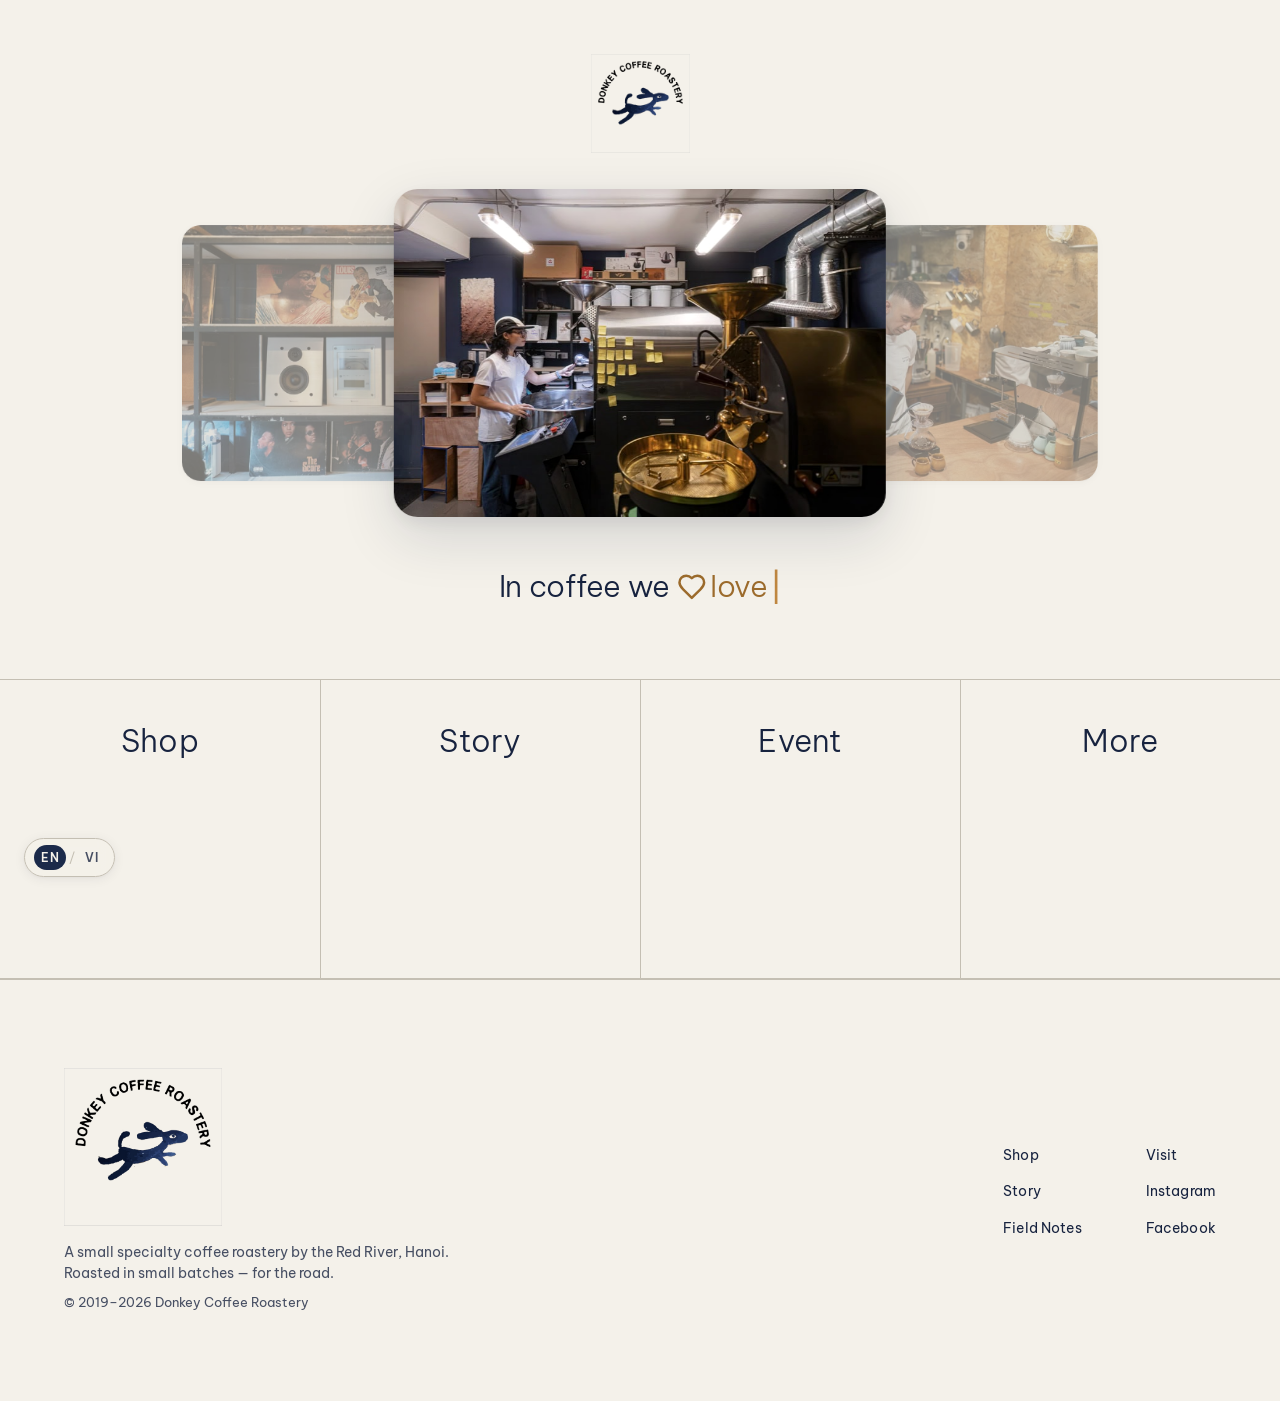
==== index.html @ 551452ec "Initial commit: Donkey Coffee Roastery prototype Static bilingual (EN/VI) prototype with homepage, c" ====
<!DOCTYPE html>
<html lang="vi">
<head>
  <meta charset="UTF-8" />
  <meta name="viewport" content="width=device-width, initial-scale=1.0" />
  <title data-i18n="title.home">Donkey Coffee Roastery — Specialty coffee for those on the move</title>
  <meta name="description" data-i18n-content="desc.home" content="Donkey Coffee Roastery — a small specialty coffee roastery by the Red River, Hanoi. Small-batch, honest, for nature lovers." />
  <link rel="preconnect" href="https://fonts.googleapis.com" />
  <link rel="preconnect" href="https://fonts.gstatic.com" crossorigin />
  <link href="https://fonts.googleapis.com/css2?family=Be+Vietnam+Pro:wght@300;400;500;600;700;800&display=swap" rel="stylesheet" />
  <link rel="icon" type="image/png" href="assets/logo-donkey.png" />
  <link rel="stylesheet" href="css/styles.css" />
</head>
<body class="is-splash">

  <!-- ===== Intro (stamp slam — quick, once per session) ===== -->
  <div class="intro" id="intro" aria-hidden="true">
    <div class="intro__inner">
      <div class="intro__mark-wrap">
        <span class="intro__ring r1"></span>
        <span class="intro__ring r2"></span>
        <span class="intro__ring r3"></span>
        <img class="intro__mark" src="assets/logo-donkey.png" alt="" />
      </div>
      <p class="intro__word">Donkey Coffee Roastery</p>
      <div class="intro__bar"><span></span></div>
    </div>
  </div>

  <main class="home">
    <!-- ===== Hero: image carousel (coverflow) + slogan ===== -->
    <section class="home-hero">
      <img class="home-hero__logo hero-fade" style="--d:0.05s" src="assets/logo-full.png" alt="Donkey Coffee Roastery" />
      <div class="carousel hero-fade" id="home-carousel" style="--d:0.16s" data-i18n-aria="home.carouselAria" aria-label="Donkey space photos">
        <div class="carousel__stage">
          <figure class="carousel__slide"><img src="assets/cafe-roasting.png" alt="Rang cà phê mẻ nhỏ trên máy rang tại Donkey" /></figure>
          <figure class="carousel__slide"><img src="assets/cafe-pourover.png" alt="Barista pha pour-over tại Donkey Coffee Roastery" /></figure>
          <figure class="carousel__slide"><img src="assets/cafe-interior.png" alt="Không gian trong quán Donkey với quầy bar gỗ và máy rang" /></figure>
          <figure class="carousel__slide"><img src="assets/cafe-outdoor.png" alt="Bàn ghế ngoài trời dưới tán cây lớn ven sông Hồng" /></figure>
          <figure class="carousel__slide"><img src="assets/cafe-vinyl.png" alt="Kệ đĩa than và loa trong không gian Donkey" /></figure>
        </div>
      </div>
      <p class="home-hero__slogan hero-fade" style="--d:0.28s" id="slogan-tw">
        In coffee we <span class="tw-icon" aria-hidden="true"></span><span class="tw-text">love</span><span class="tw-cursor" aria-hidden="true">|</span>
      </p>
    </section>

    <!-- ===== 4-cell navigation strip ===== -->
    <nav class="home-nav" data-i18n-aria="home.navAria" aria-label="Main navigation">
      <div class="home-nav__cell">
        <a class="home-nav__title" href="collection.html" data-i18n="home.shop">Shop</a>
        <ul class="home-nav__subs">
          <li><a href="collection.html" data-i18n="home.sub.beans">Donkey Beans</a></li>
          <li><a href="collection.html" data-i18n="home.sub.selection">Donkey Selection</a></li>
          <li><a href="#" data-i18n="home.sub.kombucha">Kombucha</a></li>
          <li><a href="#" data-i18n="home.sub.merch">Merch</a></li>
        </ul>
      </div>
      <div class="home-nav__cell">
        <a class="home-nav__title" href="about.html" data-i18n="home.story">Story</a>
        <ul class="home-nav__subs">
          <li><a href="about.html" data-i18n="home.sub.aboutDonkey">About Donkey</a></li>
          <li><a href="about.html" data-i18n="home.sub.journey">Our Journey</a></li>
          <li><a href="field-notes.html" data-i18n="home.sub.notes">Field Notes</a></li>
        </ul>
      </div>
      <div class="home-nav__cell">
        <a class="home-nav__title" href="#" data-i18n="home.event">Event</a>
        <ul class="home-nav__subs">
          <li><a href="#" data-i18n="home.sub.cupping">Cupping &amp; Workshop</a></li>
          <li><a href="#" data-i18n="home.sub.camping">River Camping</a></li>
          <li><a href="#" data-i18n="home.sub.popup">Pop-up Market</a></li>
        </ul>
      </div>
      <div class="home-nav__cell">
        <a class="home-nav__title" href="#" data-i18n="home.more">More</a>
        <ul class="home-nav__subs">
          <li><a href="about.html#visit" data-i18n="home.sub.visit">Visit Us</a></li>
          <li><a href="#" data-i18n="home.sub.wholesale">Wholesale</a></li>
          <li><a href="#" data-i18n="home.sub.contact">Contact</a></li>
          <li><a href="https://www.instagram.com/donkey.coffee.roastery/" target="_blank" rel="noopener">Instagram</a></li>
        </ul>
      </div>
    </nav>
  </main>

  <!-- ===== Basic footer ===== -->
  <footer class="home-footer">
    <div class="home-footer__inner">
      <div class="home-footer__brand">
        <img class="home-footer__logo" src="assets/logo-full.png" alt="Donkey Coffee Roastery" />
        <p class="home-footer__desc" data-i18n="homeFooter.desc">A small specialty coffee roastery by the Red River, Hanoi. Roasted in small batches — for the road.</p>
        <p class="home-footer__copy">© 2019–2026 Donkey Coffee Roastery</p>
      </div>
      <nav class="home-footer__links" data-i18n-aria="home.footerAria" aria-label="Footer links">
        <ul>
          <li><a href="collection.html" data-i18n="homeFooter.shop">Shop</a></li>
          <li><a href="about.html" data-i18n="homeFooter.story">Story</a></li>
          <li><a href="field-notes.html" data-i18n="homeFooter.notes">Field Notes</a></li>
        </ul>
        <ul>
          <li><a href="about.html#visit" data-i18n="homeFooter.visit">Visit</a></li>
          <li><a href="https://www.instagram.com/donkey.coffee.roastery/" target="_blank" rel="noopener">Instagram</a></li>
          <li><a href="https://web.facebook.com/profile.php?id=61556406970426" target="_blank" rel="noopener">Facebook</a></li>
        </ul>
      </nav>
    </div>
  </footer>

  <script src="js/i18n.js"></script>
  <script src="js/products.js"></script>
  <script src="js/notes.js"></script>
  <script src="js/cart.js"></script>
  <script src="js/main.js"></script>
</body>
</html>
---- css/styles.css ----
/* =========================================================
   DONKEY ROASTERY — Prototype Design System
   Aesthetic: minimal + light (terraformcoffee) x
   documentary/lifestyle emotion (@yamatomichi)
   ========================================================= */

/* ---------- Design tokens ---------- */
:root {
  /* Surfaces — warm paper / cement light */
  --paper: #f4f1ea;          /* page background (warm cream)        */
  --paper-2: #efebe1;        /* subtle alt section                 */
  --surface: #ffffff;        /* cards / product bg                 */
  --cement: #d9d5cb;         /* light cement gray                  */
  --cement-2: #c4bfb3;       /* borders / dividers                 */

  /* Ink — brand navy (from hand-painted logo) */
  --ink: #17233f;            /* deep navy, near-black              */
  --ink-2: #474f63;          /* secondary text                     */
  --ink-3: #8b8fa0;          /* muted / captions                   */
  --navy: #1b2a4a;           /* brand navy                         */

  /* Brand accent — warm amber (tungsten lights / wood / OSB) */
  --clay: #bf8740;           /* primary accent (warm amber)        */
  --clay-dark: #9c6b2c;
  --olive: #5e5d3f;          /* secondary earthy                   */

  /* Type */
  --font-display: "Be Vietnam Pro", system-ui, -apple-system, "Segoe UI", sans-serif;
  --font-sans: "Be Vietnam Pro", system-ui, -apple-system, "Segoe UI", sans-serif;

  /* Spacing scale */
  --sp-1: 0.5rem;
  --sp-2: 1rem;
  --sp-3: 1.5rem;
  --sp-4: 2rem;
  --sp-5: 3rem;
  --sp-6: 4.5rem;
  --sp-7: 7rem;

  --container: 1280px;
  --container-narrow: 880px;
  --radius:    4px;    /* base — small controls                */
  --radius-md: 16px;   /* cards, media blocks                  */
  --radius-lg: 24px;   /* large containers, lookbook items     */
  --radius-pill: 999px;
  --shadow-card: 0 2px 12px rgba(23,35,63,0.07), 0 1px 3px rgba(23,35,63,0.04);
  --shadow-hover: 0 20px 56px rgba(23,35,63,0.14), 0 6px 18px rgba(23,35,63,0.07);
  --header-h: 72px;

  /* Subtle unifying grade for imagery (real photos already warm). */
  --photo-filter: saturate(0.96) contrast(1.03);
}

/* ---------- Reset ---------- */
*,
*::before,
*::after { box-sizing: border-box; }

html { -webkit-text-size-adjust: 100%; scroll-behavior: smooth; }

body {
  margin: 0;
  font-family: var(--font-sans);
  font-size: 16px;
  line-height: 1.65;
  color: var(--ink);
  background: var(--paper);
  -webkit-font-smoothing: antialiased;
  text-rendering: optimizeLegibility;
}

img { display: block; max-width: 100%; height: auto; }
a { color: inherit; text-decoration: none; }
button { font: inherit; cursor: pointer; }

/* ---------- Typography ---------- */
h1, h2, h3, h4 {
  font-family: var(--font-display);
  font-weight: 400;
  line-height: 1.06;
  letter-spacing: -0.01em;
  margin: 0;
  color: var(--ink);
}

.display {
  font-family: var(--font-display);
  font-weight: 300;
  font-size: clamp(2.6rem, 7vw, 6rem);
  line-height: 0.98;
  letter-spacing: -0.02em;
}

.eyebrow {
  font-family: var(--font-sans);
  font-size: 0.72rem;
  font-weight: 600;
  letter-spacing: 0.22em;
  text-transform: uppercase;
  color: var(--clay);
}

.lead {
  font-size: clamp(1.05rem, 1.6vw, 1.25rem);
  color: var(--ink-2);
  max-width: 60ch;
}

.muted { color: var(--ink-3); }

/* ---------- Layout helpers ---------- */
.container {
  width: 100%;
  max-width: var(--container);
  margin-inline: auto;
  padding-inline: clamp(1.25rem, 4vw, 3rem);
}
.container--narrow { max-width: var(--container-narrow); }

.section { padding-block: var(--sp-7); }
.section--tight { padding-block: var(--sp-6); }

.stack > * + * { margin-top: var(--sp-3); }

.section-head {
  display: flex;
  align-items: flex-end;
  justify-content: space-between;
  gap: var(--sp-3);
  flex-wrap: wrap;
  margin-bottom: var(--sp-5);
}
.section-head h2 { font-size: clamp(1.9rem, 4vw, 3rem); }

/* ---------- Buttons ---------- */
.btn {
  display: inline-flex;
  align-items: center;
  gap: 0.6rem;
  padding: 0.9rem 1.6rem;
  font-family: var(--font-sans);
  font-size: 0.8rem;
  font-weight: 600;
  letter-spacing: 0.14em;
  text-transform: uppercase;
  border: 1px solid var(--ink);
  background: var(--ink);
  color: var(--paper);
  border-radius: var(--radius-pill);
  transition: background 0.25s ease, color 0.25s ease, transform 0.25s ease;
}
.btn:hover { background: var(--clay); border-color: var(--clay); color: #fff; }
.btn:active { transform: translateY(1px); }

.btn--ghost {
  background: transparent;
  color: var(--ink);
}
.btn--ghost:hover { background: var(--ink); color: var(--paper); }

.btn--block { width: 100%; justify-content: center; }
.btn--sm { padding: 0.55rem 1.1rem; font-size: 0.82rem; }

.link-arrow {
  font-size: 0.78rem;
  font-weight: 600;
  letter-spacing: 0.14em;
  text-transform: uppercase;
  border-bottom: 1px solid var(--ink);
  padding-bottom: 2px;
  transition: color 0.2s, border-color 0.2s;
}
.link-arrow:hover { color: var(--clay); border-color: var(--clay); }

/* ---------- Header ---------- */
.site-header {
  position: sticky;
  top: 0;
  z-index: 50;
  height: var(--header-h);
  display: flex;
  align-items: center;
  background: color-mix(in srgb, var(--paper) 82%, transparent);
  backdrop-filter: blur(10px);
  border-bottom: 1px solid transparent;
  transition: border-color 0.3s, background 0.3s;
}
.site-header.is-scrolled { border-color: var(--cement-2); }

.site-header .container {
  display: flex;
  align-items: center;
  justify-content: space-between;
}

.brand {
  display: inline-flex;
  align-items: center;
  gap: 0.6rem;
}
/* Real logo art has a white background — multiply drops it onto the cream page */
.brand__logo {
  height: 38px;
  width: auto;
}
.brand__logo--mark { height: 96px; }
.brand__name {
  font-family: var(--font-display);
  font-size: 1.15rem;
  letter-spacing: 0.005em;
  line-height: 1;
  color: var(--ink);
  white-space: nowrap;
}
@media (max-width: 420px) {
  .brand__name { font-size: 1rem; }
  .brand__logo { height: 32px; }
}

.nav {
  display: flex;
  align-items: center;
  gap: var(--sp-4);
}
.nav a {
  font-size: 0.78rem;
  font-weight: 500;
  letter-spacing: 0.1em;
  text-transform: uppercase;
  color: var(--ink-2);
  transition: color 0.2s;
}
.nav a:hover, .nav a.active { color: var(--ink); }

.header-actions { display: flex; align-items: center; gap: var(--sp-2); }
.icon-btn {
  background: none; border: none; padding: 0.35rem;
  color: var(--ink); position: relative; line-height: 0;
}
.cart-count {
  position: absolute; top: -4px; right: -6px;
  background: var(--clay); color: #fff;
  font-family: var(--font-sans);
  font-size: 0.6rem; font-weight: 700;
  min-width: 16px; height: 16px; padding: 0 4px;
  border-radius: 999px; display: grid; place-items: center;
}

.nav-toggle { display: none; background: none; border: none; padding: 0.35rem; color: var(--ink); }

/* ---------- Hero (lookbook) ---------- */
.hero {
  position: relative;
  min-height: calc(100svh - var(--header-h));
  display: flex;
  align-items: flex-end;
  overflow: hidden;
}
.hero__media { position: absolute; inset: 0; }
.hero__media img {
  width: 100%; height: 100%; object-fit: cover;
  filter: var(--photo-filter);
}
.hero__media::after {
  content: ""; position: absolute; inset: 0;
  background:
    linear-gradient(180deg, rgba(13,16,28,0.28) 0%, rgba(13,16,28,0.30) 40%, rgba(13,16,28,0.78) 100%),
    radial-gradient(120% 80% at 20% 100%, rgba(13,16,28,0.55) 0%, rgba(13,16,28,0) 60%);
}
.hero__inner {
  position: relative; z-index: 2; color: #fff; padding-bottom: var(--sp-6);
  text-shadow: 0 1px 24px rgba(10,12,22,0.45);
}
.hero__inner .eyebrow { color: #f0d8c8; }
.hero__inner .display { color: #fff; max-width: 14ch; }
.hero__inner .lead { color: rgba(255,255,255,0.85); margin-top: var(--sp-3); }
.hero__cta { margin-top: var(--sp-4); display: flex; gap: var(--sp-2); flex-wrap: wrap; }
.hero .btn--ghost { color: #fff; border-color: rgba(255,255,255,0.6); }
.hero .btn--ghost:hover { background: #fff; color: var(--ink); }

.hero__scroll {
  position: absolute; bottom: var(--sp-3); left: 50%; transform: translateX(-50%);
  z-index: 2; color: rgba(255,255,255,0.8);
  font-size: 0.68rem; letter-spacing: 0.2em; text-transform: uppercase;
  display: flex; flex-direction: column; align-items: center; gap: 0.5rem;
}
.hero__scroll span { width: 1px; height: 38px; background: rgba(255,255,255,0.5); animation: scrollPulse 2s ease-in-out infinite; }
@keyframes scrollPulse { 0%,100%{ opacity:0.3; transform: scaleY(0.6);} 50%{opacity:1; transform: scaleY(1);} }

/* ---------- Homepage: centered image + 4-cell nav ---------- */
.home { background: var(--paper); }

.home-hero {
  display: flex; flex-direction: column; align-items: center;
  text-align: center;
  padding: clamp(2.5rem, 7vw, 5rem) var(--sp-3) clamp(2rem, 5vw, 3.5rem);
}
.home-hero__logo {
  width: clamp(130px, 22vw, 190px); height: auto;
  margin-bottom: clamp(1.5rem, 4vw, 2.6rem);
}
.home-hero__frame {
  width: min(560px, 88vw);
  border-radius: var(--radius-lg);
  overflow: hidden;
  box-shadow: var(--shadow-card);
}
.home-hero__img {
  width: 100%; aspect-ratio: 3 / 2; object-fit: cover;
  filter: var(--photo-filter);
}
.home-hero__slogan {
  font-family: var(--font-display); font-weight: 300;
  font-size: clamp(1.2rem, 2.6vw, 1.85rem);
  line-height: 1.34; letter-spacing: -0.01em;
  color: var(--ink);
  margin: clamp(1.5rem, 4vw, 2.4rem) auto 0;
  max-width: 32ch;
}
.tw-text { color: var(--clay-dark); }
.tw-icon {
  display: inline-flex; align-items: center;
  vertical-align: -0.16em; margin-right: 0.12em;
  color: var(--clay-dark);
}
.tw-icon svg { width: 1em; height: 1em; }
.tw-icon.is-pop { animation: twIconPop 0.45s cubic-bezier(0.23, 1, 0.32, 1); }
@keyframes twIconPop {
  0% { transform: scale(0.4) rotate(-12deg); opacity: 0; }
  60% { transform: scale(1.15) rotate(4deg); opacity: 1; }
  100% { transform: scale(1) rotate(0); opacity: 1; }
}
@media (prefers-reduced-motion: reduce) {
  .tw-icon.is-pop { animation: none; }
}
.tw-cursor {
  display: inline-block; margin-left: 2px;
  color: var(--clay); font-weight: 400;
  animation: twBlink 0.9s steps(1) infinite;
}
@keyframes twBlink {
  0%, 50% { opacity: 1; }
  50.01%, 100% { opacity: 0; }
}
@media (prefers-reduced-motion: reduce) {
  .tw-cursor { animation: none; }
}

/* Coverflow carousel */
.carousel { width: min(940px, 94vw); margin-inline: auto; }
.carousel__stage {
  position: relative;
  height: clamp(220px, 42vw, 400px);
}
.carousel__slide {
  position: absolute; top: 0; left: 50%; margin: 0;
  width: min(560px, 62%); aspect-ratio: 3 / 2;
  border-radius: var(--radius-lg); overflow: hidden;
  box-shadow: var(--shadow-card);
  transform: translateX(-50%) scale(0.74);
  opacity: 0; z-index: 0; pointer-events: none;
  transition: transform 0.7s cubic-bezier(0.16, 1, 0.3, 1), opacity 0.7s ease;
  will-change: transform, opacity;
}
.carousel__slide img {
  width: 100%; height: 100%; object-fit: cover;
  filter: var(--photo-filter);
}
.carousel__slide.is-prev,
.carousel__slide.is-next {
  z-index: 2; opacity: 0.5;
  cursor: pointer; pointer-events: auto;
}
.carousel__slide.is-prev img,
.carousel__slide.is-next img { filter: var(--photo-filter) brightness(0.82); }
.carousel__slide.is-prev { transform: translateX(-112%) scale(0.78); }
.carousel__slide.is-next { transform: translateX(12%) scale(0.78); }
.carousel__slide.is-center {
  z-index: 3; opacity: 1; pointer-events: auto;
  transform: translateX(-50%) scale(1);
  box-shadow: var(--shadow-hover);
}

@media (max-width: 560px) {
  .carousel__slide { width: 78%; }
  .carousel__slide.is-prev { transform: translateX(-128%) scale(0.7); }
  .carousel__slide.is-next { transform: translateX(28%) scale(0.7); }
}

/* 4-cell navigation strip */
.home-nav {
  display: grid;
  grid-template-columns: repeat(4, 1fr);
  border-top: 1px solid var(--cement-2);
  border-bottom: 1px solid var(--cement-2);
}
.home-nav__cell {
  position: relative;
  min-height: min(46vh, 420px);
  display: flex; flex-direction: column; align-items: center;
  padding: clamp(2rem, 4vw, 3.2rem) var(--sp-2);
  text-align: center;
  transition: background 0.4s ease;
}
.home-nav__cell + .home-nav__cell { border-left: 1px solid var(--cement-2); }
/* top accent bar — grows on active */
.home-nav__cell::before {
  content: ""; position: absolute; top: 0; left: 0; right: 0; height: 3px;
  background: var(--navy);
  transform: scaleX(0); transform-origin: center;
  transition: transform 0.45s cubic-bezier(0.16, 1, 0.3, 1);
}
.home-nav__cell:hover,
.home-nav__cell:focus-within,
.home-nav__cell.is-open { background: var(--paper-2); }
.home-nav__cell:hover::before,
.home-nav__cell:focus-within::before,
.home-nav__cell.is-open::before { transform: scaleX(1); }

.home-nav__title {
  font-family: var(--font-display); font-weight: 300;
  font-size: clamp(1.5rem, 3vw, 2.4rem);
  letter-spacing: 0.01em; color: var(--ink);
  padding-bottom: 0.2em;
}
.home-nav__cell:hover .home-nav__title,
.home-nav__cell:focus-within .home-nav__title,
.home-nav__cell.is-open .home-nav__title { color: var(--navy); }

.home-nav__subs {
  list-style: none; margin: clamp(1rem, 2.5vw, 1.6rem) 0 0; padding: 0;
  display: flex; flex-direction: column; gap: 0.6rem;
  opacity: 0; transform: translateY(12px);
  pointer-events: none;
  transition: opacity 0.4s ease, transform 0.45s cubic-bezier(0.16, 1, 0.3, 1);
}
.home-nav__cell:hover .home-nav__subs,
.home-nav__cell:focus-within .home-nav__subs,
.home-nav__cell.is-open .home-nav__subs {
  opacity: 1; transform: none; pointer-events: auto;
}
.home-nav__subs a {
  font-family: var(--font-sans);
  font-size: 0.92rem; letter-spacing: 0.03em;
  color: var(--ink-2);
  transition: color 0.25s ease;
}
.home-nav__subs a:hover { color: var(--navy); }

@media (max-width: 720px) {
  .home-nav { grid-template-columns: 1fr; }
  .home-nav__cell {
    min-height: 0;
    padding: clamp(1.3rem, 5vw, 1.8rem) var(--sp-2);
  }
  .home-nav__cell + .home-nav__cell { border-left: 0; border-top: 1px solid var(--cement-2); }
  /* smooth height reveal on touch */
  .home-nav__subs {
    display: grid; grid-template-rows: 0fr;
    gap: 0; margin-top: 0;
    transition: grid-template-rows 0.4s ease, opacity 0.4s ease, margin-top 0.4s ease;
  }
  .home-nav__subs > li { overflow: hidden; }
  .home-nav__cell.is-open .home-nav__subs,
  .home-nav__cell:focus-within .home-nav__subs {
    grid-template-rows: 1fr; margin-top: 1rem; row-gap: 0.7rem;
  }
  .home-nav__cell.is-open .home-nav__subs > li,
  .home-nav__cell:focus-within .home-nav__subs > li { padding-block: 0.15rem; }
}

/* Desktop: fit one viewport when tall enough, scroll gracefully when short */
@media (min-width: 721px) {
  .home {
    min-height: 100svh;
    display: flex;
    flex-direction: column;
  }
  .home-hero {
    flex: 1 1 auto;
    justify-content: center;
    gap: clamp(2rem, 4vh, 3rem);
    padding: clamp(2.5rem, 6vh, 4.5rem) var(--sp-3) clamp(3.5rem, 8vh, 7rem);
  }
  .home-hero__logo {
    width: clamp(92px, 11vh, 150px);
    margin-bottom: 0;
    flex: 0 0 auto;
  }
  .carousel {
    display: flex;
    align-items: center;
    justify-content: center;
  }
  .carousel__stage {
    width: 100%;
    height: clamp(190px, 38vh, 400px);
  }
  .carousel__slide {
    height: 96%;
    width: auto;
    max-width: 60%;
  }
  .carousel__slide.is-prev { transform: translateX(-104%) scale(0.78); }
  .carousel__slide.is-next { transform: translateX(4%) scale(0.78); }
  .home-hero__slogan { margin-top: 0; }
  .home-nav__cell {
    min-height: 0;
    justify-content: flex-start;
    padding: clamp(1.8rem, 4vh, 3.4rem) clamp(1rem, 2vw, 2rem);
  }
  .home-nav__title { font-size: clamp(1.3rem, 2.4vw, 2rem); }
  .home-nav__subs { margin-top: clamp(1.2rem, 2.6vh, 2rem); gap: 0.85rem; }
}

/* Homepage basic footer */
.home-footer {
  border-top: 1px solid var(--cement-2);
  background: var(--paper);
  padding: clamp(3rem, 7vw, 5.5rem) clamp(1.5rem, 5vw, 4rem);
}
.home-footer__inner {
  max-width: 1180px; margin-inline: auto;
  display: flex; flex-wrap: wrap; align-items: center;
  justify-content: space-between; gap: clamp(1.6rem, 5vw, 4rem);
}
.home-footer__brand { max-width: 40ch; }
.home-footer__logo { width: clamp(118px, 16vw, 158px); height: auto; display: block; }
.home-footer__desc {
  font-family: var(--font-sans);
  font-size: 0.86rem; line-height: 1.55; color: var(--ink-2);
  margin: 0.95rem 0 0.5rem;
}
.home-footer__copy {
  font-family: var(--font-sans);
  font-size: 0.8rem; color: var(--ink-2); margin: 0;
}
.home-footer__links { display: flex; gap: clamp(2rem, 5vw, 4rem); }
.home-footer__links ul {
  list-style: none; margin: 0; padding: 0;
  display: flex; flex-direction: column; gap: 0.6rem;
}
.home-footer__links a {
  font-family: var(--font-sans);
  font-size: 0.9rem; letter-spacing: 0.01em; color: var(--ink);
  transition: color 0.25s ease;
}
.home-footer__links a:hover { color: var(--navy); }

@media (max-width: 600px) {
  .home-footer__inner { flex-direction: column; align-items: flex-start; gap: 2rem; }
  .home-footer__links { gap: 2.5rem; }
}

/* Language switcher (EN / VI) */
.lang-switch {
  position: fixed;
  left: clamp(0.9rem, 2vw, 1.5rem);
  bottom: clamp(0.9rem, 2vw, 1.5rem);
  z-index: 2000;
  display: inline-flex; align-items: center; gap: 0.2rem;
  padding: 0.34rem 0.55rem;
  background: rgba(244, 241, 234, 0.82);
  -webkit-backdrop-filter: blur(8px); backdrop-filter: blur(8px);
  border: 1px solid var(--cement-2);
  border-radius: 999px;
  box-shadow: var(--shadow-card);
}
.lang-switch button {
  font-family: var(--font-sans);
  font-size: 0.74rem; font-weight: 600; letter-spacing: 0.06em;
  color: var(--ink-2);
  background: none; border: 0; cursor: pointer;
  padding: 0.18rem 0.42rem; border-radius: 999px;
  transition: color 0.2s ease, background 0.2s ease;
}
.lang-switch button:hover { color: var(--navy); }
.lang-switch button.is-active { color: var(--paper); background: var(--navy); }
.lang-switch__sep { color: var(--cement-2); font-size: 0.74rem; }

/* ---------- Marquee strip ---------- */
.marquee {
  background: var(--ink);
  color: var(--paper);
  overflow: hidden;
  padding-block: 0.85rem;
  white-space: nowrap;
}
.marquee__track { display: inline-flex; gap: 3rem; animation: marquee 28s linear infinite; }
.marquee__track span {
  font-family: var(--font-sans);
  font-size: 0.8rem; letter-spacing: 0.18em; text-transform: uppercase;
  display: inline-flex; align-items: center; gap: 3rem;
}
.marquee__track span::after { content: "\2726"; color: var(--clay); }
@keyframes marquee { from { transform: translateX(0);} to { transform: translateX(-50%);} }

/* ---------- Editorial story blocks ---------- */
.editorial {
  display: grid;
  grid-template-columns: 1fr 1fr;
  align-items: center;
  gap: clamp(2rem, 5vw, 5rem);
}
.editorial--reverse .editorial__media { order: 2; }
.editorial__media {
  position: relative;
  aspect-ratio: 4 / 5;
  overflow: hidden;
  border-radius: var(--radius-lg);
  box-shadow: var(--shadow-card);
}
.editorial__media img {
  width: 100%; height: 100%; object-fit: cover;
  filter: var(--photo-filter);
  transition: transform 1.2s cubic-bezier(.2,.7,.2,1);
}
.editorial__media:hover img { transform: scale(1.05); }
.editorial__tag {
  position: absolute; top: var(--sp-2); left: var(--sp-2);
  background: var(--paper); color: var(--ink);
  font-size: 0.66rem; font-weight: 600; letter-spacing: 0.16em; text-transform: uppercase;
  padding: 0.4rem 0.8rem;
}
.editorial__body h2 { font-size: clamp(2rem, 4.5vw, 3.4rem); margin-bottom: var(--sp-3); }

/* ---------- Product card ---------- */
.product-grid {
  display: grid;
  grid-template-columns: repeat(auto-fill, minmax(260px, 1fr));
  gap: clamp(1.25rem, 3vw, 2.5rem);
}
.card { display: flex; flex-direction: column; }
.card__media {
  position: relative;
  aspect-ratio: 3 / 4;
  background: var(--surface);
  overflow: hidden;
  margin-bottom: var(--sp-2);
}
.card__media img {
  width: 100%; height: 100%; object-fit: cover;
  filter: var(--photo-filter);
  transition: transform 0.9s cubic-bezier(.2,.7,.2,1);
}
.card:hover .card__media img { transform: scale(1.04); }
.card__badge {
  position: absolute; top: var(--sp-2); left: var(--sp-2);
  background: var(--clay); color: #fff;
  font-size: 0.62rem; font-weight: 700; letter-spacing: 0.12em; text-transform: uppercase;
  padding: 0.3rem 0.6rem;
}
.card__quick {
  position: absolute; left: var(--sp-2); right: var(--sp-2); bottom: var(--sp-2);
  background: var(--paper); color: var(--ink);
  border: none; padding: 0.8rem;
  font-size: 0.72rem; font-weight: 600; letter-spacing: 0.12em; text-transform: uppercase;
  opacity: 0; transform: translateY(10px);
  transition: opacity 0.3s, transform 0.3s;
}
.card:hover .card__quick { opacity: 1; transform: translateY(0); }
.card__roast {
  font-size: 0.7rem; letter-spacing: 0.14em; text-transform: uppercase; color: var(--ink-3);
}
.card__title { font-family: var(--font-display); font-size: 1.25rem; margin: 0.15rem 0; }
.card__price { font-size: 0.95rem; color: var(--ink-2); }
.card__notes { font-size: 0.82rem; color: var(--ink-3); }

/* ---------- Catalog card — Gen-Z redesign ---------- */
.card--catalog {
  --accent: var(--clay);
  position: relative;
  transform-style: preserve-3d;
  border-radius: var(--radius-lg);
  overflow: hidden;
  border: 1.5px solid rgba(196,191,179,0.55);
  box-shadow: var(--shadow-card);
  background: var(--surface);
  transition: transform 0.45s cubic-bezier(0.23, 1, 0.32, 1),
              box-shadow 0.45s cubic-bezier(0.23, 1, 0.32, 1),
              border-color 0.45s ease;
  will-change: transform;
}
/* Per-origin accent colors */
.card--catalog[data-country="Ethiopia"] { --accent: #d97a16; }
.card--catalog[data-country="Colombia"] { --accent: #1f7a96; }
.card--catalog[data-country="Việt Nam"] { --accent: #c8402a; }

/* Top accent strip — always visible, identifies the type at a glance */
.card--catalog::before {
  content: ""; position: absolute; top: 0; left: 0; right: 0; height: 4px;
  background: var(--accent); z-index: 4;
  transform: scaleX(1); transform-origin: left;
  transition: height 0.4s cubic-bezier(0.23,1,0.32,1);
}
.card--catalog:hover::before { height: 6px; }

.card--catalog:hover {
  box-shadow: var(--shadow-hover),
              0 16px 40px color-mix(in srgb, var(--accent) 34%, transparent);
  border-color: var(--accent);
}

/* Media — soft cream→white wash so the can pops */
.card--catalog .card__media {
  position: relative;
  aspect-ratio: 1 / 1;
  background: radial-gradient(120% 120% at 50% 12%, #fffdf8 0%, #f4efe4 78%);
  overflow: hidden;
  border-radius: 0;
  padding: var(--sp-2);
}
.card--catalog .card__media img {
  width: 100%; height: 100%; object-fit: contain;
  transition: transform 0.6s cubic-bezier(0.23, 1, 0.32, 1);
}
.card--catalog:hover .card__media img { transform: scale(1.07) rotate(-1deg); }

/* Promo status stack — top-left */
.card__status {
  position: absolute; top: var(--sp-2); left: var(--sp-2); z-index: 3;
  display: flex; flex-direction: column; align-items: flex-start; gap: 0.4rem;
}

/* Country badge — bottom-left, bold filled pill w/ mini flag */
.card__country {
  position: absolute; bottom: var(--sp-2); left: var(--sp-2); z-index: 3;
  display: inline-flex; align-items: center; gap: 0.4rem;
  background: var(--ink); color: #fff;
  font-size: 0.6rem; font-weight: 700; letter-spacing: 0.14em; text-transform: uppercase;
  padding: 0.35rem 0.7rem 0.35rem 0.4rem; border-radius: var(--radius-pill);
  box-shadow: 0 4px 14px rgba(23,35,63,0.25);
  transition: background 0.35s ease, transform 0.35s cubic-bezier(0.23,1,0.32,1);
}
.card--catalog:hover .card__country { background: var(--accent); transform: translateY(-2px); }
.flag {
  width: 18px; height: 13px; flex: 0 0 auto; display: block;
  border-radius: 3px; overflow: hidden;
  box-shadow: 0 0 0 1.5px rgba(255,255,255,0.85), 0 1px 3px rgba(0,0,0,0.3);
  transition: transform 0.35s cubic-bezier(0.23,1,0.32,1);
}
.card--catalog:hover .flag { transform: rotate(-6deg) scale(1.12); }

/* Status pills (bestseller / new / limited / low stock) */
.status {
  display: inline-flex; align-items: center; gap: 0.32rem;
  font-size: 0.6rem; font-weight: 800; letter-spacing: 0.06em; text-transform: uppercase;
  padding: 0.34rem 0.64rem; border-radius: var(--radius-pill);
  border: 1.5px solid transparent;
  transition: transform 0.3s cubic-bezier(0.23,1,0.32,1), box-shadow 0.3s ease;
}
.status svg { flex: 0 0 auto; }
.card--catalog:hover .status { transform: translateX(1px); }

/* Soft, flat tags — subtle distinction by color */
.status {
  background: rgba(255,255,255,0.92);
  box-shadow: 0 1px 4px rgba(23,35,63,0.1);
}
.status--best    { color: #b5651d; border-color: rgba(181,101,29,0.3); }
.status--new     { color: #6b7333; border-color: rgba(107,115,51,0.3); }
.status--limited { color: var(--navy); border-color: rgba(27,42,74,0.28); }
.status--low     { color: #c8402a; border-color: rgba(200,64,42,0.32); }

/* Sale badge — top-right circular flash */
.card__sale {
  position: absolute; top: var(--sp-2); right: var(--sp-2); z-index: 3;
  display: inline-flex; align-items: center; gap: 0.15rem;
  background: #e0492f; color: #fff;
  font-size: 0.78rem; font-weight: 800; letter-spacing: 0.02em;
  width: 48px; height: 48px; border-radius: 50%;
  justify-content: center; flex-direction: column; line-height: 1;
  box-shadow: 0 6px 18px rgba(224,73,47,0.4);
  animation: salePulse 2.2s ease-in-out infinite;
}
.card__sale svg { width: 11px; height: 11px; }
@keyframes salePulse {
  0%, 100% { transform: scale(1); }
  50%      { transform: scale(1.08); }
}
.card--catalog:hover .card__sale { animation: none; transform: rotate(8deg) scale(1.1); }

/* Sale price group */
.card__price-group { display: flex; align-items: baseline; gap: 0.5rem; flex-wrap: wrap; }
.card__price--sale { color: #c8402a; }
.card__price-old {
  font-size: 0.8rem; color: var(--ink-3); text-decoration: line-through;
  font-family: var(--font-sans); font-weight: 500;
}

/* Info body */
.card__info { padding: var(--sp-2) var(--sp-2) calc(var(--sp-2) + 0.2rem); }

/* Flavor tags — colorful sticker pills, always visible */
.card__tags {
  display: flex; flex-wrap: wrap; gap: 0.4rem;
  margin-bottom: 0.95rem;
}
.card__tags .tag {
  font-size: 0.66rem; font-weight: 700; letter-spacing: 0.04em;
  padding: 0.32rem 0.7rem; border-radius: var(--radius-pill);
  border: 1.5px solid transparent;
  transition: transform 0.3s cubic-bezier(0.23,1,0.32,1);
}
.card__tags .tag:nth-child(3n+1) { background: rgba(191,135,64,0.16); color: var(--clay-dark); }
.card__tags .tag:nth-child(3n+2) { background: rgba(27,42,74,0.10);  color: var(--navy); }
.card__tags .tag:nth-child(3n+3) { background: rgba(94,93,63,0.16);  color: var(--olive); }
.card--catalog:hover .card__tags .tag { transform: translateY(-2px); }

/* Foot — big price + circular arrow button */
.card__foot {
  display: flex; align-items: center; justify-content: space-between;
  gap: 1rem; padding-top: 0;
}
.card__foot .card__price {
  font-family: var(--font-display); font-weight: 600;
  font-size: 1.35rem; color: var(--ink); line-height: 1;
}
.card__foot .card__cta {
  flex: 0 0 auto;
  width: 42px; height: 42px; border-radius: 50%;
  display: grid; place-items: center;
  border: 1.5px solid var(--cement-2); color: var(--ink);
  font-size: 1.1rem; line-height: 1;
  overflow: hidden;
  transition: background 0.35s ease, border-color 0.35s ease, color 0.35s ease, transform 0.35s ease;
}
.card--catalog:hover .card__cta {
  background: var(--accent); border-color: var(--accent); color: #fff;
  transform: rotate(-45deg) scale(1.05);
}

@media (hover: none) {
  .card--catalog { transform: none !important; }
}

/* ---------- Video hero ---------- */
.hero__media video {
  width: 100%; height: 100%; object-fit: cover;
  object-position: center center; /* đổi vd "center 35%" để dời khung hình */
  filter: var(--photo-filter);
  backface-visibility: hidden; /* giữ video nét hơn khi scale */
}

/* ---------- Flavor chips & story prose ---------- */
.flavor-tags { display: flex; flex-wrap: wrap; gap: 0.5rem; margin-bottom: var(--sp-3); }
.flavor-tags span {
  font-size: 0.72rem; font-weight: 600; letter-spacing: 0.06em;
  padding: 0.35rem 0.75rem; border: 1px solid var(--cement-2); border-radius: 999px; color: var(--ink-2);
}
.story-prose p { color: var(--ink-2); margin: 0 0 1rem; max-width: 64ch; }
.story-prose strong { color: var(--ink); font-weight: 600; }

/* ---------- Article (field note detail) ---------- */
.article-head { padding-block: var(--sp-5) var(--sp-3); text-align: center; }
.article-head h1 { font-size: clamp(2.2rem, 5vw, 4rem); margin: 0.75rem 0; }
.article-meta { font-size: 0.78rem; letter-spacing: 0.12em; text-transform: uppercase; color: var(--ink-3); }
.article-cover { max-width: 1100px; margin: 0 auto var(--sp-5); aspect-ratio: 16/9; overflow: hidden; }
.article-cover img { width: 100%; height: 100%; object-fit: cover; filter: var(--photo-filter); }
.article-body { padding-bottom: var(--sp-6); font-size: 1.08rem; }
.article-body p { color: var(--ink-2); margin: 0 0 1.4rem; }
.article-body strong { color: var(--ink); font-weight: 600; }
.article-body em { color: var(--ink); }
.article-cta {
  display: grid; grid-template-columns: 160px 1fr; gap: var(--sp-3); align-items: center;
  margin-top: var(--sp-5); padding: var(--sp-3); background: var(--paper-2); border: 1px solid var(--cement-2);
}
.article-cta__media { background: #f6f3ec; aspect-ratio: 92/100; overflow: hidden; }
.article-cta__media img { width: 100%; height: 100%; object-fit: contain; }
@media (max-width: 600px) { .article-cta { grid-template-columns: 1fr; } }

/* ---------- Field notes / blog ---------- */
.note { display: block; color: inherit; }
.notes-grid { display: grid; grid-template-columns: repeat(auto-fit, minmax(280px,1fr)); gap: clamp(1.5rem,3vw,2.5rem); }
.note {
  border-radius: var(--radius-md);
  overflow: hidden;
  border: 1px solid rgba(196,191,179,0.45);
  box-shadow: var(--shadow-card);
  background: var(--surface);
  transition: box-shadow 0.4s ease, transform 0.4s cubic-bezier(0.23,1,0.32,1);
}
.note:hover {
  box-shadow: var(--shadow-hover);
  transform: translateY(-4px);
}
.note__media { aspect-ratio: 16/11; overflow: hidden; margin-bottom: 0; }
.note__media img { width:100%;height:100%;object-fit:cover; filter: var(--photo-filter); transition: transform .9s cubic-bezier(.2,.7,.2,1);}
.note:hover .note__media img { transform: scale(1.04); }
.note__body { padding: var(--sp-2) var(--sp-2) var(--sp-3); }
.note__meta { font-size: 0.7rem; letter-spacing: 0.14em; text-transform: uppercase; color: var(--ink-3); }
.note__title { font-family: var(--font-display); font-size: 1.5rem; margin: 0.4rem 0; line-height: 1.1; }
.note p { color: var(--ink-2); font-size: 0.92rem; }

/* ---------- Values / icons row ---------- */
.values { display: grid; grid-template-columns: repeat(auto-fit, minmax(220px,1fr)); gap: var(--sp-4); }
.value h3 { font-family: var(--font-sans); font-size: 0.82rem; font-weight: 700; letter-spacing: 0.16em; text-transform: uppercase; margin-bottom: 0.5rem; }
.value p { color: var(--ink-2); font-size: 0.9rem; margin: 0; }
.value .value__num { font-family: var(--font-display); font-size: 2rem; color: var(--clay); display:block; margin-bottom: 0.5rem; }

/* ---------- Newsletter ---------- */
.newsletter { background: var(--ink); color: var(--paper); }
.newsletter h2 { color: var(--paper); font-size: clamp(2rem,4.5vw,3.4rem); }
.newsletter .lead { color: rgba(244,241,234,0.7); }
.newsletter__form { display: flex; gap: 0.75rem; flex-wrap: wrap; margin-top: var(--sp-3); max-width: 460px; }
.newsletter__form input {
  flex: 1 1 220px; padding: 0.9rem 1.2rem; border: 1px solid rgba(244,241,234,0.3);
  background: transparent; color: var(--paper); font: inherit; border-radius: var(--radius-pill);
}
.newsletter__form input::placeholder { color: rgba(244,241,234,0.5); }
.newsletter .btn { background: var(--clay); border-color: var(--clay); color: #fff; }
.newsletter .btn:hover { background: #fff; border-color: #fff; color: var(--ink); }
@media (max-width: 560px) {
  .newsletter__form { flex-direction: column; }
  .newsletter__form input { flex: 1 1 auto; width: 100%; }
  .newsletter__form .btn { width: 100%; justify-content: center; }
}

/* ---------- Footer ---------- */
.site-footer { background: var(--paper-2); border-top: 1px solid var(--cement-2); padding-block: var(--sp-6) var(--sp-4); }

/* Top: invite + map */
.footer-top {
  display: grid; grid-template-columns: 1fr 1.05fr; gap: clamp(1.5rem, 4vw, 3.5rem);
  align-items: stretch; margin-bottom: var(--sp-6);
  padding-bottom: var(--sp-5); border-bottom: 1px solid var(--cement-2);
}
.footer-cta { align-self: center; }
.footer-cta__title { font-family: var(--font-display); font-size: clamp(1.6rem, 3vw, 2.4rem); line-height: 1.1; margin: 0.5rem 0 1.4rem; max-width: 16ch; }
.footer-info { list-style: none; margin: 0 0 1.8rem; padding: 0; }
.footer-info li { display: flex; align-items: center; gap: 0.7rem; margin-bottom: 0.7rem; color: var(--ink-2); font-size: 0.95rem; }
.footer-info em { color: var(--ink-3); font-style: normal; font-size: 0.85rem; }
.footer-info__ic { color: var(--clay); display: inline-flex; flex: 0 0 auto; }

.footer-map {
  position: relative; display: block; min-height: 280px;
  border-radius: var(--radius-lg); overflow: hidden;
  box-shadow: var(--shadow-card); border: 1.5px solid rgba(196,191,179,0.55);
  transition: box-shadow 0.4s ease, transform 0.4s cubic-bezier(0.23,1,0.32,1);
}
.footer-map:hover { box-shadow: var(--shadow-hover); transform: translateY(-3px); }
.footer-map iframe {
  position: absolute; inset: 0; width: 100%; height: 100%; border: 0;
  filter: grayscale(0.4) contrast(1.05);
  transition: filter 0.4s ease;
}
.footer-map:hover iframe { filter: grayscale(0) contrast(1); }
.footer-map__pin {
  position: absolute; top: 50%; left: 50%; transform: translate(-50%, -100%);
  width: 40px; height: 40px; border-radius: 50%; display: grid; place-items: center;
  background: var(--clay); color: #fff; pointer-events: none;
  box-shadow: 0 6px 16px rgba(191,135,64,0.5);
  animation: pinBob 2s ease-in-out infinite;
}
.footer-map__pin svg { width: 20px; height: 20px; }
@keyframes pinBob { 0%,100% { transform: translate(-50%,-100%); } 50% { transform: translate(-50%,-120%); } }

/* Mid grid */
.footer-grid { display: grid; grid-template-columns: 2.4fr 1fr 1fr; gap: var(--sp-4); }
.footer-grid h4 { font-family: var(--font-sans); font-size: 0.74rem; font-weight: 700; letter-spacing: 0.16em; text-transform: uppercase; margin-bottom: var(--sp-2); color: var(--ink-2);}
.footer-grid ul { list-style: none; margin: 0; padding: 0; }
.footer-grid li { margin-bottom: 0.5rem; }
.footer-grid a { font-size: 0.9rem; color: var(--ink-2); transition: color 0.2s; }
.footer-grid a:hover { color: var(--clay); }
.footer-grid .brand { margin-bottom: var(--sp-2); display: inline-block; }
.footer-brand .brand__logo--mark { height: 130px; }
@media (max-width: 600px) { .footer-brand .brand__logo--mark { height: 100px; } }

/* Social icon buttons */
.socials { display: flex; gap: 0.6rem; margin-top: var(--sp-3); }
.social {
  width: 42px; height: 42px; border-radius: 50%;
  display: grid; place-items: center;
  border: 1.5px solid var(--cement-2); color: var(--ink-2);
  transition: transform 0.3s cubic-bezier(0.23,1,0.32,1), background 0.3s ease, color 0.3s ease, border-color 0.3s ease, box-shadow 0.3s ease;
}
.social svg { width: 19px; height: 19px; }
.social:hover {
  color: #fff; border-color: transparent;
  transform: translateY(-4px) rotate(-6deg);
}
.social:nth-child(1):hover { background: linear-gradient(135deg,#feda75,#d62976 50%,#962fbf); box-shadow: 0 8px 20px rgba(214,41,118,0.4); }
.social:nth-child(2):hover { background: #1877f2; box-shadow: 0 8px 20px rgba(24,119,242,0.4); }
.social:nth-child(3):hover { background: #111; box-shadow: 0 8px 20px rgba(0,0,0,0.35); }
.social:nth-child(4):hover { background: #fc4c02; box-shadow: 0 8px 20px rgba(252,76,2,0.4); }

/* Bottom */
.footer-bottom { display:flex; justify-content: space-between; align-items:center; flex-wrap:wrap; gap:1rem; margin-top: var(--sp-5); padding-top: var(--sp-3); border-top: 1px solid var(--cement-2); font-size: 0.78rem; color: var(--ink-3); }
.footer-totop {
  display: inline-flex; align-items: center; gap: 0.4rem;
  background: none; border: 1.5px solid var(--cement-2); border-radius: var(--radius-pill);
  padding: 0.5rem 1rem; font: inherit; font-size: 0.74rem; font-weight: 600;
  letter-spacing: 0.06em; color: var(--ink); cursor: pointer;
  transition: background 0.25s ease, color 0.25s ease, border-color 0.25s ease, transform 0.25s ease;
}
.footer-totop:hover { background: var(--ink); color: #fff; border-color: var(--ink); transform: translateY(-2px); }
.footer-totop svg { width: 14px; height: 14px; }

@media (max-width: 860px) {
  .footer-top { grid-template-columns: 1fr; }
  .footer-map { min-height: 240px; order: -1; }
}

/* Floating back-to-top */
.back-to-top {
  position: fixed; bottom: 22px; right: 22px; z-index: 90;
  width: 50px; height: 50px; border-radius: 50%;
  display: grid; place-items: center; cursor: pointer;
  background: var(--ink); color: #fff; border: none;
  box-shadow: 0 10px 26px rgba(23,35,63,0.3);
  opacity: 0; transform: translateY(20px) scale(0.8); pointer-events: none;
  transition: opacity 0.4s ease, transform 0.4s cubic-bezier(0.23,1,0.32,1), background 0.25s ease;
}
.back-to-top.is-visible { opacity: 1; transform: none; pointer-events: auto; }
.back-to-top:hover { background: var(--clay); transform: translateY(-3px); }
.back-to-top svg { width: 20px; height: 20px; }
@media (max-width: 720px) { .back-to-top { bottom: 16px; right: 16px; width: 46px; height: 46px; } }

/* ---------- Breadcrumb ---------- */
.breadcrumb { font-size: 0.74rem; letter-spacing: 0.1em; text-transform: uppercase; color: var(--ink-3); padding-block: var(--sp-3) 0; }
.breadcrumb a:hover { color: var(--clay); }

/* ---------- Collection ---------- */
.page-head { padding-block: var(--sp-5) var(--sp-3); }
.page-head h1 { font-size: clamp(2.4rem, 6vw, 4.5rem); }
.toolbar {
  display: flex; align-items: center; justify-content: space-between; flex-wrap: wrap; gap: var(--sp-2);
  padding-block: var(--sp-3); border-block: 1px solid var(--cement-2); margin-bottom: var(--sp-5);
}
.filters { display: flex; gap: 0.5rem; flex-wrap: wrap; }
.chip {
  padding: 0.5rem 1rem; border: 1px solid var(--cement-2); background: transparent;
  font-size: 0.74rem; font-weight: 600; letter-spacing: 0.1em; text-transform: uppercase;
  color: var(--ink-2); border-radius: 999px; transition: all 0.2s;
}
.chip:hover { border-color: var(--ink); color: var(--ink); }
.chip.is-active { background: var(--ink); border-color: var(--ink); color: var(--paper); }
.select { padding: 0.5rem 0.75rem; border: 1px solid var(--cement-2); background: transparent; font: inherit; font-size: 0.82rem; border-radius: var(--radius-pill); color: var(--ink); }

/* ---------- Product page ---------- */
.product { display: grid; grid-template-columns: 1.1fr 0.9fr; gap: clamp(2rem, 5vw, 4.5rem); align-items: start; padding-block: var(--sp-4) var(--sp-6); }
.gallery { position: sticky; top: calc(var(--header-h) + 1.5rem); }
.gallery__main { position: relative; aspect-ratio: 1/1; overflow: hidden; background: #f6f3ec; margin-bottom: var(--sp-2); border-radius: var(--radius-md); box-shadow: var(--shadow-card); }
.gallery__main img { width:100%;height:100%;object-fit:contain; }
.gallery__main .card__status { top: var(--sp-2); left: var(--sp-2); }
.gallery__main .card__sale { top: var(--sp-2); right: var(--sp-2); }
.gallery__main .card__country { bottom: var(--sp-2); left: var(--sp-2); }
.gallery__thumbs { display: grid; grid-template-columns: repeat(4,1fr); gap: 0.6rem; }
.gallery__thumb { aspect-ratio: 1; overflow: hidden; border: 1px solid transparent; background: var(--surface); padding:0; }
.gallery__thumb img { width:100%;height:100%;object-fit:cover; filter: var(--photo-filter); }
.gallery__thumb.is-active { border-color: var(--ink); }

.product-info .eyebrow { margin-bottom: 0.75rem; display:block; }
.product-info h1 { font-size: clamp(2.2rem, 4vw, 3.4rem); margin-bottom: var(--sp-2); }
.product-info .price { font-size: 1.4rem; font-family: var(--font-display); margin-bottom: var(--sp-3); }
.product-info .price--sale { display: flex; align-items: baseline; gap: 0.7rem; flex-wrap: wrap; }
.product-info .price--sale .price-now { color: #c8402a; }
.product-info .price--sale .price-old {
  font-family: var(--font-sans); font-size: 0.95rem; font-weight: 500;
  color: var(--ink-3); text-decoration: line-through;
}
.product-info .price--sale .price-off {
  font-family: var(--font-sans); font-size: 0.74rem; font-weight: 800; letter-spacing: 0.04em;
  background: #fde2e0; color: #b3382f;
  padding: 0.22rem 0.55rem; border-radius: var(--radius-pill);
}
.product-info .desc { color: var(--ink-2); margin-bottom: var(--sp-4); }

.option-group { margin-bottom: var(--sp-3); }
.option-group__label { font-size: 0.74rem; font-weight: 700; letter-spacing: 0.14em; text-transform: uppercase; color: var(--ink-2); margin-bottom: 0.6rem; display:block; }
.option-row { display: flex; gap: 0.55rem; flex-wrap: wrap; }
.option {
  padding: 0.6rem 1.15rem; border: 1.5px solid var(--cement-2); background: var(--surface);
  font-size: 0.82rem; font-weight: 600; color: var(--ink);
  border-radius: var(--radius-pill);
  transition: transform 0.25s cubic-bezier(0.23,1,0.32,1), border-color 0.2s ease, background 0.2s ease, color 0.2s ease, box-shadow 0.2s ease;
}
.option:hover { border-color: var(--ink); transform: translateY(-2px); }
.option.is-active {
  background: var(--ink); color: var(--paper); border-color: var(--ink);
  box-shadow: 0 6px 16px rgba(23,35,63,0.22);
}
.option-hint {
  display: flex; align-items: flex-start; gap: 0.5rem;
  margin: 0.85rem 0 0; padding: 0.7rem 0.9rem;
  background: var(--paper-2); border-left: 3px solid var(--clay); border-radius: 0 var(--radius) var(--radius) 0;
  font-size: 0.85rem; line-height: 1.5; color: var(--ink-2);
}
.option-hint::before {
  content: "i"; flex: 0 0 auto;
  width: 17px; height: 17px; margin-top: 1px; border-radius: 50%;
  background: var(--clay); color: #fff;
  font-family: var(--font-display); font-size: 0.72rem; font-style: italic;
  display: grid; place-items: center; line-height: 1;
}

/* ----- Weight slider with caffeinated donkey ----- */
.weight__stage {
  display: flex; align-items: center; gap: 1.1rem;
  background: linear-gradient(135deg, #fffdf8, #f4efe4);
  border: 1.5px solid var(--cement-2); border-radius: var(--radius-lg);
  padding: 0.9rem 1.2rem; margin-bottom: 1rem; min-height: 96px;
  transition: background 0.5s ease;
}
.weight__stage.lvl-1 { background: linear-gradient(135deg, #fdf3e0, #f6ead2); }
.weight__stage.lvl-2 { background: linear-gradient(135deg, #fce7cf, #f6dcae); }
.weight__stage.is-pop .weight__mascot { animation: weightPop 0.4s ease; }
@keyframes weightPop { 0% { transform: scale(1); } 40% { transform: scale(1.16); } 100% { transform: scale(1); } }

.weight__mascot { position: relative; width: 92px; height: 80px; flex: 0 0 auto; display: grid; place-items: center; }
.weight__donkey {
  position: relative; z-index: 2; width: 54px; height: auto;
  transform-origin: bottom center;
  transition: width 0.45s cubic-bezier(0.23,1,0.32,1);
}
.lvl-1 .weight__donkey { width: 66px; animation: donkeySway 1.5s ease-in-out infinite; }
.lvl-2 .weight__donkey { width: 78px; animation: donkeyHop 0.7s ease-in-out infinite; }
@keyframes donkeySway { 0%,100% { transform: rotate(-3deg); } 50% { transform: rotate(3deg); } }
@keyframes donkeyHop  { 0%,100% { transform: translateY(0); } 50% { transform: translateY(-7px); } }

.weight__aura {
  position: absolute; top: 50%; left: 50%; transform: translate(-50%, -50%);
  width: 36px; height: 36px; border-radius: 50%;
  background: radial-gradient(circle, rgba(191,135,64,0.45), transparent 70%);
  opacity: 0; transition: opacity 0.5s ease, width 0.5s ease, height 0.5s ease;
}
.lvl-1 .weight__aura { opacity: 0.55; width: 72px; height: 72px; }
.lvl-2 .weight__aura { opacity: 1; width: 104px; height: 104px; }

.weight__bolts { position: absolute; inset: 0; z-index: 3; pointer-events: none; }
.weight__bolts i { position: absolute; width: 6px; height: 6px; border-radius: 50%; background: #e0a52f; opacity: 0; }
.weight__bolts i:nth-child(1) { top: 4px; left: 10px; }
.weight__bolts i:nth-child(2) { top: -2px; left: 50%; }
.weight__bolts i:nth-child(3) { top: 6px; right: 10px; }
.lvl-2 .weight__bolts i { animation: sparkle 1.2s ease-in-out infinite; }
.lvl-2 .weight__bolts i:nth-child(2) { animation-delay: 0.35s; }
.lvl-2 .weight__bolts i:nth-child(3) { animation-delay: 0.7s; }
@keyframes sparkle { 0%,100% { transform: translateY(2px) scale(0.7); opacity: 0.4; } 50% { transform: translateY(-6px) scale(1.3); opacity: 1; } }

.weight__mood { display: flex; flex-direction: column; }
.weight__mood-label { font-family: var(--font-display); font-size: 1.3rem; color: var(--ink); line-height: 1; transition: color 0.4s ease; }
.lvl-2 .weight__mood-label { color: var(--clay-dark); }
.weight__mood-sub { font-size: 0.82rem; color: var(--ink-3); margin-top: 0.3rem; }

.weight__range {
  -webkit-appearance: none; appearance: none;
  width: 100%; height: 6px; border-radius: 999px; background: var(--cement);
  outline: none; margin: 0.4rem 0 0;
}
.weight__range::-webkit-slider-thumb {
  -webkit-appearance: none; appearance: none; width: 22px; height: 22px; border-radius: 50%;
  background: var(--clay); border: 3px solid #fff; box-shadow: 0 2px 8px rgba(191,135,64,0.5);
  cursor: pointer; transition: transform 0.2s ease;
}
.weight__range::-webkit-slider-thumb:hover { transform: scale(1.18); }
.weight__range::-moz-range-thumb {
  width: 22px; height: 22px; border-radius: 50%;
  background: var(--clay); border: 3px solid #fff; box-shadow: 0 2px 8px rgba(191,135,64,0.5); cursor: pointer;
}
.weight__marks { display: flex; justify-content: space-between; margin-top: 0.6rem; }
.weight__mark {
  display: flex; flex-direction: column-reverse; align-items: center; gap: 0.25rem;
  background: none; border: none; cursor: pointer;
  font-size: 0.78rem; font-weight: 700; color: var(--ink-3);
  transition: color 0.2s ease, transform 0.2s ease;
}
.weight__caf { font-size: 0.95rem; filter: grayscale(1) opacity(0.45); transition: filter 0.2s ease, transform 0.2s ease; }
.weight__mark:hover { color: var(--ink); }
.weight__mark.is-active { color: var(--ink); }
.weight__mark.is-active .weight__caf { filter: none; transform: scale(1.2); }

@media (prefers-reduced-motion: reduce) {
  .lvl-1 .weight__donkey, .lvl-2 .weight__donkey, .lvl-2 .weight__bolts i { animation: none; }
}

.qty {
  display: inline-flex; align-items: center;
  border: 1.5px solid var(--cement-2); border-radius: var(--radius-pill);
  overflow: hidden; background: var(--surface);
}
.qty button {
  width: 46px; height: 48px; background: none; border: none; font-size: 1.25rem; color: var(--ink);
  cursor: pointer; transition: background 0.2s ease, color 0.2s ease;
}
.qty button:hover { background: var(--ink); color: #fff; }
.qty input { width: 44px; height: 48px; border: none; text-align: center; font: inherit; font-weight: 600; background: transparent; color: var(--ink); }

.buy-row { display: flex; gap: 0.75rem; align-items: stretch; margin-block: var(--sp-3); flex-wrap: wrap; }
.buy-row .btn { flex: 1 1 200px; position: relative; overflow: hidden; }

/* Primary add-to-cart — amber gradient, lift */
#add-to-cart {
  background: linear-gradient(135deg, var(--clay) 0%, var(--clay-dark) 100%);
  border-color: transparent; color: #fff;
  box-shadow: 0 8px 22px rgba(191,135,64,0.32);
}
#add-to-cart:hover {
  background: linear-gradient(135deg, var(--clay) 0%, var(--clay-dark) 100%);
  transform: translateY(-2px);
  box-shadow: 0 12px 30px rgba(191,135,64,0.42);
}
#add-to-cart:active { transform: translateY(0) scale(0.98); }

/* Pop micro-interaction + success flash */
@keyframes btnPop {
  0% { transform: scale(1); }
  35% { transform: scale(0.94); }
  70% { transform: scale(1.04); }
  100% { transform: scale(1); }
}
.btn.is-popped { animation: btnPop 0.4s cubic-bezier(0.23,1,0.32,1); }
.btn.is-success {
  background: var(--olive) !important;
  border-color: var(--olive) !important;
  color: #fff !important;
}

/* Click burst — particles + flash ring (appended to body) */
.burst-particle {
  position: fixed; z-index: 300; pointer-events: none;
  border-radius: 2px; will-change: transform, opacity;
}
.burst-ring {
  position: fixed; z-index: 299; pointer-events: none;
  border-radius: 50%; border: 2.5px solid var(--clay);
  transform: translate(-50%, -50%); will-change: transform, opacity;
}

.spec-list { list-style: none; margin: var(--sp-3) 0 0; padding: var(--sp-3) 0 0; border-top: 1px solid var(--cement-2); }
.spec-list li { display: flex; justify-content: space-between; padding: 0.55rem 0; font-size: 0.9rem; border-bottom: 1px solid var(--cement); }
.spec-list .k { color: var(--ink-3); letter-spacing: 0.08em; text-transform: uppercase; font-size: 0.74rem; }

/* Integrated Story block on product */
.product-story { background: var(--paper-2); }
.product-story .editorial__body h2 { font-size: clamp(1.8rem, 4vw, 3rem); }
.story-stat { display:flex; gap: var(--sp-4); flex-wrap: wrap; margin-top: var(--sp-3); }
.story-stat div .n { font-family: var(--font-display); font-size: 1.8rem; color: var(--clay); display:block; }
.story-stat div .l { font-size: 0.74rem; letter-spacing: 0.12em; text-transform: uppercase; color: var(--ink-3); }

/* ---------- Scroll reveal ---------- */
.reveal { opacity: 0; transform: translateY(28px); transition: opacity 0.9s cubic-bezier(.2,.7,.2,1), transform 0.9s cubic-bezier(.2,.7,.2,1); }
.reveal.is-visible { opacity: 1; transform: none; }
@media (prefers-reduced-motion: reduce) {
  .reveal { opacity: 1; transform: none; transition: none; }
  .marquee__track, .hero__scroll span { animation: none; }
  html { scroll-behavior: auto; }
}

/* ===========================================================
   HERO "WOW" — intro gallop + cinematic reveal
   =========================================================== */

/* Scroll progress bar */
.scroll-progress {
  position: fixed; top: 0; left: 0; height: 3px; width: 0;
  background: var(--clay); z-index: 120; transition: width 0.1s linear;
}

/* Intro overlay */
body.intro-active { overflow: hidden; }
.intro {
  position: fixed; inset: 0; z-index: 200;
  background: var(--paper);
  display: grid; place-items: center;
  overflow: hidden;
  transition: opacity 0.75s ease, transform 0.75s cubic-bezier(0.16, 1, 0.3, 1);
}
.intro.is-leaving {
  opacity: 0; transform: translateY(-28px) scale(1.02); pointer-events: none;
}

/* Inner container — also carries the shake */
.intro__inner {
  text-align: center; position: relative;
  animation: introShake 0.34s ease 0.42s both;
}
@keyframes introShake {
  0%   { transform: none; }
  18%  { transform: translateY(-6px); }
  38%  { transform: translateY(4px); }
  58%  { transform: translateY(-2px); }
  78%  { transform: translateY(1px); }
  100% { transform: none; }
}

/* Mark wrapper — centers the rings around the logo */
.intro__mark-wrap {
  position: relative; display: inline-flex;
  align-items: center; justify-content: center;
  width: 120px; height: 120px;
  margin-bottom: 1.5rem;
}

/* Logo slams down */
.intro__mark {
  position: relative; z-index: 2; width: 80px; height: auto;
  animation: markSlam 0.62s cubic-bezier(0.2, 0, 0.05, 1) both;
  transform-origin: center bottom;
}
@keyframes markSlam {
  0%   { transform: translateY(-110px) scale(1.7); opacity: 0; }
  35%  { opacity: 1; }
  66%  { transform: translateY(0) scale(1.7); animation-timing-function: cubic-bezier(0,0,0.3,1); }
  74%  { transform: translateY(0) scale(0.82, 1.1); }  /* squash wide */
  83%  { transform: translateY(-10px) scale(1.08, 0.94); } /* bounce up, stretch tall */
  90%  { transform: translateY(4px) scale(0.97, 1.03); }
  96%  { transform: translateY(-2px) scale(1.01); }
  100% { transform: translateY(0) scale(1); }
}

/* Ripple rings on impact */
.intro__ring {
  position: absolute; inset: 0; border-radius: 50%;
  border: 1.5px solid var(--clay); opacity: 0;
}
.r1 { animation: ringExpand 0.6s cubic-bezier(0.2, 0.6, 0.4, 1) 0.4s both; }
.r2 { animation: ringExpand 0.6s cubic-bezier(0.2, 0.6, 0.4, 1) 0.5s both; }
.r3 { animation: ringExpand 0.6s cubic-bezier(0.2, 0.6, 0.4, 1) 0.6s both; border-style: dashed; opacity: 0; }
@keyframes ringExpand {
  0%   { opacity: 0.65; transform: scale(0.15); }
  100% { opacity: 0;    transform: scale(2.6); }
}

/* Brand name slides up */
.intro__word {
  font-family: var(--font-display);
  font-size: clamp(1.1rem, 2.8vw, 1.7rem);
  letter-spacing: 0.04em; color: var(--ink);
  opacity: 0; transform: translateY(14px);
  animation: introWordIn 0.4s cubic-bezier(0.16,1,0.3,1) 0.5s forwards;
}
@keyframes introWordIn { to { opacity: 1; transform: none; } }

/* Loading bar */
.intro__bar {
  width: 140px; height: 2px; margin: 1.2rem auto 0;
  background: var(--cement); overflow: hidden;
}
.intro__bar span {
  display: block; height: 100%; width: 0; background: var(--ink);
  animation: introBar 0.8s cubic-bezier(0.4, 0, 0.2, 1) 0.08s forwards;
}
@keyframes introBar { to { width: 100%; } }

/* Cinematic hero reveal (triggered by body.is-ready) */
.hero__media video,
.hero__media img {
  transform: scale(1.06);
}
body.is-ready .hero__media video,
body.is-ready .hero__media img {
  transform: scale(1);
  transition: transform 10s cubic-bezier(0.2, 0.5, 0.2, 1);
}

/* Film grain over hero */
.hero__grain {
  position: absolute; inset: 0; z-index: 1; pointer-events: none;
  opacity: 0.14; mix-blend-mode: overlay;
  background-image: url("data:image/svg+xml,%3Csvg xmlns='http://www.w3.org/2000/svg' width='160' height='160'%3E%3Cfilter id='n'%3E%3CfeTurbulence type='fractalNoise' baseFrequency='0.85' numOctaves='2' stitchTiles='stitch'/%3E%3C/filter%3E%3Crect width='100%25' height='100%25' filter='url(%23n)' opacity='0.5'/%3E%3C/svg%3E");
  background-size: 200px 200px;
  animation: grainShift 0.6s steps(2) infinite;
}
@keyframes grainShift {
  0% { transform: translate(0, 0); }
  100% { transform: translate(-6px, 4px); }
}

/* Headline line-mask reveal */
.hero-title { overflow: visible; }
.hero-title .line { display: block; overflow: hidden; padding-bottom: 0.02em; }
.hero-title .line > span {
  display: block;
  transform: translateY(115%);
}
body.is-ready .hero-title .line > span {
  transform: translateY(0);
  transition: transform 1s cubic-bezier(0.16, 1, 0.3, 1);
}
body.is-ready .hero-title .line:nth-child(1) > span { transition-delay: 0.15s; }
body.is-ready .hero-title .line:nth-child(2) > span { transition-delay: 0.32s; }

/* Generic fade-up for hero items */
.hero-fade { opacity: 0; transform: translateY(20px); }
body.is-ready .hero-fade {
  opacity: 1; transform: none;
  transition: opacity 0.9s ease var(--d, 0s), transform 0.9s cubic-bezier(0.16, 1, 0.3, 1) var(--d, 0s);
}

/* Parallax editorial images */
.editorial__media img[data-parallax] {
  transform: scale(1.16);
  transition: none;
  will-change: transform;
}

/* ===== Lookbook (horizontal scroll) ===== */
.lookbook { overflow: hidden; }
.lookbook__hint {
  align-self: end; font-size: 0.72rem; letter-spacing: 0.16em;
  text-transform: uppercase; color: var(--ink-3); white-space: nowrap;
}
.lookbook__track {
  display: flex; gap: clamp(0.8rem, 2vw, 1.4rem);
  overflow-x: auto; overflow-y: hidden;
  scroll-snap-type: x mandatory;
  -webkit-overflow-scrolling: touch;
  padding: var(--sp-3) max(var(--sp-3), calc((100vw - var(--container)) / 2)) var(--sp-2);
  scroll-padding-left: max(var(--sp-3), calc((100vw - var(--container)) / 2));
  scrollbar-width: none;
}
.lookbook__track::-webkit-scrollbar { display: none; }
.lookbook__track { cursor: grab; }
.lookbook__track:active { cursor: grabbing; }
.lookbook__track.is-dragging * { pointer-events: none; user-select: none; }
.lookbook__item {
  position: relative; flex: 0 0 auto;
  width: clamp(240px, 34vw, 420px);
  margin: 0; scroll-snap-align: start;
}
.lookbook__media {
  position: relative;
  border-radius: var(--radius-lg);
  overflow: hidden;
  box-shadow: var(--shadow-card);
}
.lookbook__item img {
  width: 100%; aspect-ratio: 4 / 5; object-fit: cover;
  filter: var(--photo-filter); display: block;
  transition: transform 1s cubic-bezier(0.2, 0.7, 0.2, 1);
}
.lookbook__item:hover img { transform: scale(1.04); }
.lookbook__item figcaption {
  margin-top: 1.1rem; padding: 0 0.4rem;
  font-size: 0.95rem; color: var(--ink); font-weight: 500;
  display: flex; align-items: baseline; gap: 0.7rem;
}
.lookbook__item figcaption span {
  font-family: var(--font-display); color: var(--clay);
  font-size: 1.15rem; flex: 0 0 auto;
}
@media (max-width: 720px) {
  .lookbook__item { width: 78vw; }
}

@media (prefers-reduced-motion: reduce) {
  .intro { display: none; }
  .editorial__media img[data-parallax] { transform: none; }
  .intro__mark, .intro__ring, .intro__word, .intro__bar span,
  .intro__inner, .hero__grain { animation: none; }
  .hero-title .line > span, .hero-fade { transform: none; opacity: 1; }
  .hero__media video, .hero__media img { transform: none; }
  .editorial__media img[data-parallax] { transform: none; }
}

/* ---------- Mobile nav drawer ---------- */
.mobile-nav {
  position: fixed; inset: 0; z-index: 100;
  background: var(--paper);
  transform: translateX(100%);
  transition: transform 0.4s cubic-bezier(.2,.7,.2,1);
  display: flex; flex-direction: column; padding: var(--sp-4);
}
.mobile-nav.is-open { transform: none; }
.mobile-nav__top { display: flex; justify-content: space-between; align-items: center; margin-bottom: var(--sp-5); }
.mobile-nav a { font-family: var(--font-display); font-size: 2rem; padding: 0.5rem 0; border-bottom: 1px solid var(--cement); }

/* ---------- Responsive ---------- */
@media (max-width: 960px) {
  :root { --sp-7: 4.5rem; --sp-6: 3.5rem; }
  .editorial { grid-template-columns: 1fr; gap: var(--sp-3); }
  .editorial--reverse .editorial__media { order: 0; }
  .product { grid-template-columns: 1fr; }
  .gallery { position: static; }
  .footer-grid { grid-template-columns: 1fr 1fr; }
}

@media (max-width: 720px) {
  .nav, .header-actions .desktop-only { display: none; }
  .nav-toggle { display: block; }
  .footer-grid { grid-template-columns: 1fr; }
  .section { padding-block: var(--sp-6); }
  .hero__scroll { display: none; }
}

/* ---------- Cart count badge state ---------- */
.cart-count.is-empty { opacity: 0.55; }

/* ---------- Quick-add button on product cards ---------- */
.card__add {
  position: absolute; right: 0.7rem; bottom: 0.7rem; z-index: 3;
  width: 38px; height: 38px; border-radius: 999px;
  background: var(--ink); color: var(--paper);
  border: 0; font: 600 1.25rem/1 var(--font-sans); cursor: pointer;
  display: inline-flex; align-items: center; justify-content: center;
  opacity: 0; transform: translateY(6px) scale(0.92);
  transition: opacity 0.25s ease, transform 0.3s cubic-bezier(.2,.7,.2,1), background 0.2s ease;
  box-shadow: var(--shadow-card);
}
.card--catalog:hover .card__add,
.card--catalog:focus-within .card__add { opacity: 1; transform: translateY(0) scale(1); }
.card__add:hover { background: var(--navy); }
@media (hover: none) {
  .card__add { opacity: 1; transform: none; }
}

/* ---------- Cart drawer ---------- */
.cart-overlay {
  position: fixed; inset: 0; z-index: 1500;
  background: rgba(15, 18, 28, 0.42);
  opacity: 0; pointer-events: none;
  transition: opacity 0.32s ease;
}
.cart-overlay.is-open { opacity: 1; pointer-events: auto; }

.cart-drawer {
  position: fixed; top: 0; right: 0; bottom: 0; z-index: 1600;
  width: min(440px, 100%);
  background: var(--paper);
  display: flex; flex-direction: column;
  transform: translateX(100%);
  transition: transform 0.42s cubic-bezier(.2,.7,.2,1);
  box-shadow: -16px 0 40px -20px rgba(0,0,0,0.35);
}
.cart-drawer.is-open { transform: translateX(0); }
body.cart-open { overflow: hidden; }

.cart-drawer__head {
  display: flex; align-items: center; justify-content: space-between;
  padding: 1.1rem 1.3rem;
  border-bottom: 1px solid var(--cement-2);
}
.cart-drawer__title {
  font-family: var(--font-display);
  font-size: 1.35rem; font-weight: 500; letter-spacing: -0.01em;
  margin: 0; color: var(--ink);
}
.cart-drawer__close {
  background: none; border: 0; padding: 0.4rem; cursor: pointer;
  color: var(--ink-2); border-radius: 999px;
  transition: color 0.2s ease, background 0.2s ease;
}
.cart-drawer__close:hover { color: var(--ink); background: var(--paper-2); }

.cart-drawer__body { flex: 1 1 auto; overflow-y: auto; padding: 0.5rem 1.3rem; }

.cart-list { list-style: none; margin: 0; padding: 0; display: flex; flex-direction: column; gap: 1.1rem; padding-block: 1rem; }
.cart-line { display: grid; grid-template-columns: 72px 1fr; gap: 0.95rem; padding-bottom: 1.1rem; border-bottom: 1px solid var(--cement-2); }
.cart-line:last-child { border-bottom: 0; padding-bottom: 0; }
.cart-line__media {
  display: block; width: 72px; height: 72px; border-radius: var(--radius-md);
  overflow: hidden; background: var(--paper-2);
}
.cart-line__media img { width: 100%; height: 100%; object-fit: cover; }
.cart-line__info { min-width: 0; }
.cart-line__name {
  font-family: var(--font-display); font-size: 1rem; font-weight: 500;
  color: var(--ink); line-height: 1.25; display: block; margin: 0;
  text-decoration: none;
}
.cart-line__name:hover { color: var(--navy); }
.cart-line__meta { margin: 0.2rem 0 0; font-size: 0.78rem; color: var(--ink-2); letter-spacing: 0.02em; }
.cart-line__price { margin: 0.25rem 0 0.55rem; font-size: 0.86rem; color: var(--ink-2); }
.cart-line__row { display: flex; align-items: center; gap: 0.7rem; flex-wrap: wrap; }
.cart-line__total { margin-left: auto; font-weight: 600; color: var(--ink); }
.cart-line__remove {
  background: none; border: 0; padding: 0.3rem; cursor: pointer;
  color: var(--ink-2); border-radius: 999px;
  transition: color 0.2s ease, background 0.2s ease;
}
.cart-line__remove:hover { color: var(--clay-dark); background: var(--paper-2); }

.cart-stepper {
  display: inline-flex; align-items: center;
  border: 1px solid var(--cement-2); border-radius: 999px;
  background: var(--paper);
}
.cart-stepper button {
  width: 28px; height: 28px; border: 0; background: none; cursor: pointer;
  font-size: 1rem; color: var(--ink); display: inline-flex; align-items: center; justify-content: center;
  border-radius: 999px;
  transition: background 0.2s ease;
}
.cart-stepper button:hover { background: var(--paper-2); }
.cart-stepper span { min-width: 1.6rem; text-align: center; font-size: 0.9rem; font-weight: 500; }

.cart-empty { text-align: center; padding: 3rem 1rem; }
.cart-empty__title { font-family: var(--font-display); font-size: 1.15rem; font-weight: 500; margin: 0 0 0.4rem; color: var(--ink); }
.cart-empty__sub { margin: 0 0 1.4rem; color: var(--ink-2); }

.cart-drawer__foot {
  border-top: 1px solid var(--cement-2);
  padding: 1.1rem 1.3rem 1.3rem;
  display: flex; flex-direction: column; gap: 0.55rem;
  background: var(--paper);
}
.cart-free-note { margin: 0 0 0.3rem; font-size: 0.8rem; color: var(--clay-dark); }
.cart-totals { display: flex; align-items: baseline; justify-content: space-between; font-size: 0.95rem; }
.cart-totals strong { font-size: 1.05rem; color: var(--ink); }
.cart-totals--ship { font-size: 0.85rem; color: var(--ink-2); margin-bottom: 0.4rem; }
.cart-drawer__checkout { text-align: center; }
.cart-drawer__continue {
  background: none; border: 1px solid var(--cement-2); color: var(--ink);
  font-family: var(--font-sans); font-size: 0.9rem; letter-spacing: 0.04em;
  padding: 0.7rem 1rem; border-radius: 999px; cursor: pointer;
  transition: background 0.2s ease, color 0.2s ease;
}
.cart-drawer__continue:hover { background: var(--paper-2); color: var(--navy); }

@media (max-width: 480px) {
  .cart-drawer { width: 100%; }
}

/* ---------- Checkout page ---------- */
.checkout {
  display: grid;
  grid-template-columns: minmax(0, 1.4fr) minmax(0, 1fr);
  gap: clamp(1.6rem, 4vw, 3rem);
  padding-bottom: var(--sp-7);
}
.checkout-section { margin-bottom: 1.8rem; }
.checkout-section h2 {
  font-family: var(--font-display);
  font-size: 1.15rem; font-weight: 500; letter-spacing: -0.01em;
  margin: 0 0 0.85rem;
}
.form-row { margin-bottom: 0.85rem; }
.form-row--2 { display: grid; grid-template-columns: 1fr 1fr; gap: 0.85rem; }
.field { display: block; }
.field__label {
  display: block; font-size: 0.78rem; color: var(--ink-2);
  letter-spacing: 0.04em; margin-bottom: 0.3rem; text-transform: uppercase;
}
.field input,
.field textarea {
  width: 100%;
  font: 400 0.95rem/1.4 var(--font-sans);
  color: var(--ink); background: var(--paper);
  border: 1px solid var(--cement-2);
  border-radius: var(--radius-sm);
  padding: 0.7rem 0.85rem;
  transition: border-color 0.2s ease, box-shadow 0.2s ease;
}
.field input:focus,
.field textarea:focus {
  outline: 0; border-color: var(--navy);
  box-shadow: 0 0 0 3px rgba(27, 42, 74, 0.12);
}
.field input.is-invalid,
.field textarea.is-invalid { border-color: #d1492f; box-shadow: 0 0 0 3px rgba(209, 73, 47, 0.15); }
.field textarea { resize: vertical; min-height: 84px; }

.opt-card {
  display: flex; align-items: center; gap: 0.7rem;
  padding: 0.85rem 1rem;
  border: 1px solid var(--cement-2);
  border-radius: var(--radius-md);
  margin-bottom: 0.55rem;
  cursor: pointer; background: var(--paper);
  transition: border-color 0.2s ease, background 0.2s ease;
}
.opt-card:hover { background: var(--paper-2); }
.opt-card input { accent-color: var(--navy); }
.opt-card:has(input:checked) { border-color: var(--navy); background: var(--paper-2); }
.opt-note { font-size: 0.82rem; margin: 0.35rem 0.1rem 0; }

.btn--block { width: 100%; }

.checkout-summary {
  position: sticky; top: clamp(80px, 8vh, 110px);
  align-self: start;
  background: var(--paper-2);
  border: 1px solid var(--cement-2);
  border-radius: var(--radius-lg);
  padding: 1.4rem;
}
.checkout-summary__title {
  font-family: var(--font-display); font-size: 1.1rem; font-weight: 500;
  margin: 0 0 1rem;
}
.co-list { list-style: none; margin: 0 0 1rem; padding: 0; display: flex; flex-direction: column; gap: 0.85rem; }
.co-line { display: grid; grid-template-columns: 56px 1fr auto; gap: 0.8rem; align-items: center; }
.co-line__media { position: relative; width: 56px; height: 56px; border-radius: var(--radius-md); overflow: hidden; background: var(--paper); }
.co-line__media img { width: 100%; height: 100%; object-fit: cover; }
.co-line__qty {
  position: absolute; top: -6px; right: -6px;
  min-width: 22px; height: 22px; padding: 0 6px;
  background: var(--ink); color: var(--paper);
  border-radius: 999px; font-size: 0.72rem; font-weight: 600;
  display: inline-flex; align-items: center; justify-content: center;
}
.co-line__name { font-family: var(--font-display); font-size: 0.95rem; font-weight: 500; margin: 0; color: var(--ink); }
.co-line__meta { font-size: 0.76rem; color: var(--ink-2); margin: 0.15rem 0 0; letter-spacing: 0.02em; }
.co-line__price { font-weight: 600; color: var(--ink); white-space: nowrap; }

.co-totals { margin: 0; display: flex; flex-direction: column; gap: 0.45rem; border-top: 1px solid var(--cement-2); padding-top: 1rem; }
.co-totals div { display: flex; justify-content: space-between; align-items: baseline; font-size: 0.9rem; color: var(--ink-2); }
.co-totals dt, .co-totals dd { margin: 0; }
.co-totals__grand { font-size: 1.05rem; color: var(--ink) !important; padding-top: 0.6rem; border-top: 1px dashed var(--cement-2); }
.co-totals__grand dd { font-weight: 700; }

/* Order success */
.order-success {
  padding: clamp(2.5rem, 6vw, 5rem) 0 var(--sp-7);
  text-align: center;
}
.order-success__inner {
  max-width: 560px; margin-inline: auto;
}
.order-success__check {
  width: 78px; height: 78px; border-radius: 999px;
  background: var(--paper-2); color: var(--navy);
  display: inline-flex; align-items: center; justify-content: center;
  margin-bottom: 1.2rem;
}
.order-success h2 {
  font-family: var(--font-display); font-size: clamp(1.6rem, 3.5vw, 2.3rem); font-weight: 500;
  margin: 0 0 0.8rem;
}
.order-success__meta {
  margin: 1.8rem auto; padding: 1.2rem 1.4rem;
  background: var(--paper-2); border: 1px solid var(--cement-2);
  border-radius: var(--radius-lg);
  display: grid; grid-template-columns: 1fr 1fr 1fr; gap: 0.8rem;
  text-align: left;
}
.order-success__meta div { min-width: 0; }
.order-success__meta dt { font-size: 0.72rem; text-transform: uppercase; letter-spacing: 0.06em; color: var(--ink-2); margin-bottom: 0.25rem; }
.order-success__meta dd { margin: 0; font-weight: 600; color: var(--ink); word-break: break-word; }
.order-success__cta { display: flex; gap: 0.7rem; justify-content: center; flex-wrap: wrap; }

@media (max-width: 860px) {
  .checkout { grid-template-columns: 1fr; }
  .checkout-summary { position: static; }
}
@media (max-width: 520px) {
  .form-row--2 { grid-template-columns: 1fr; }
  .order-success__meta { grid-template-columns: 1fr; }
}
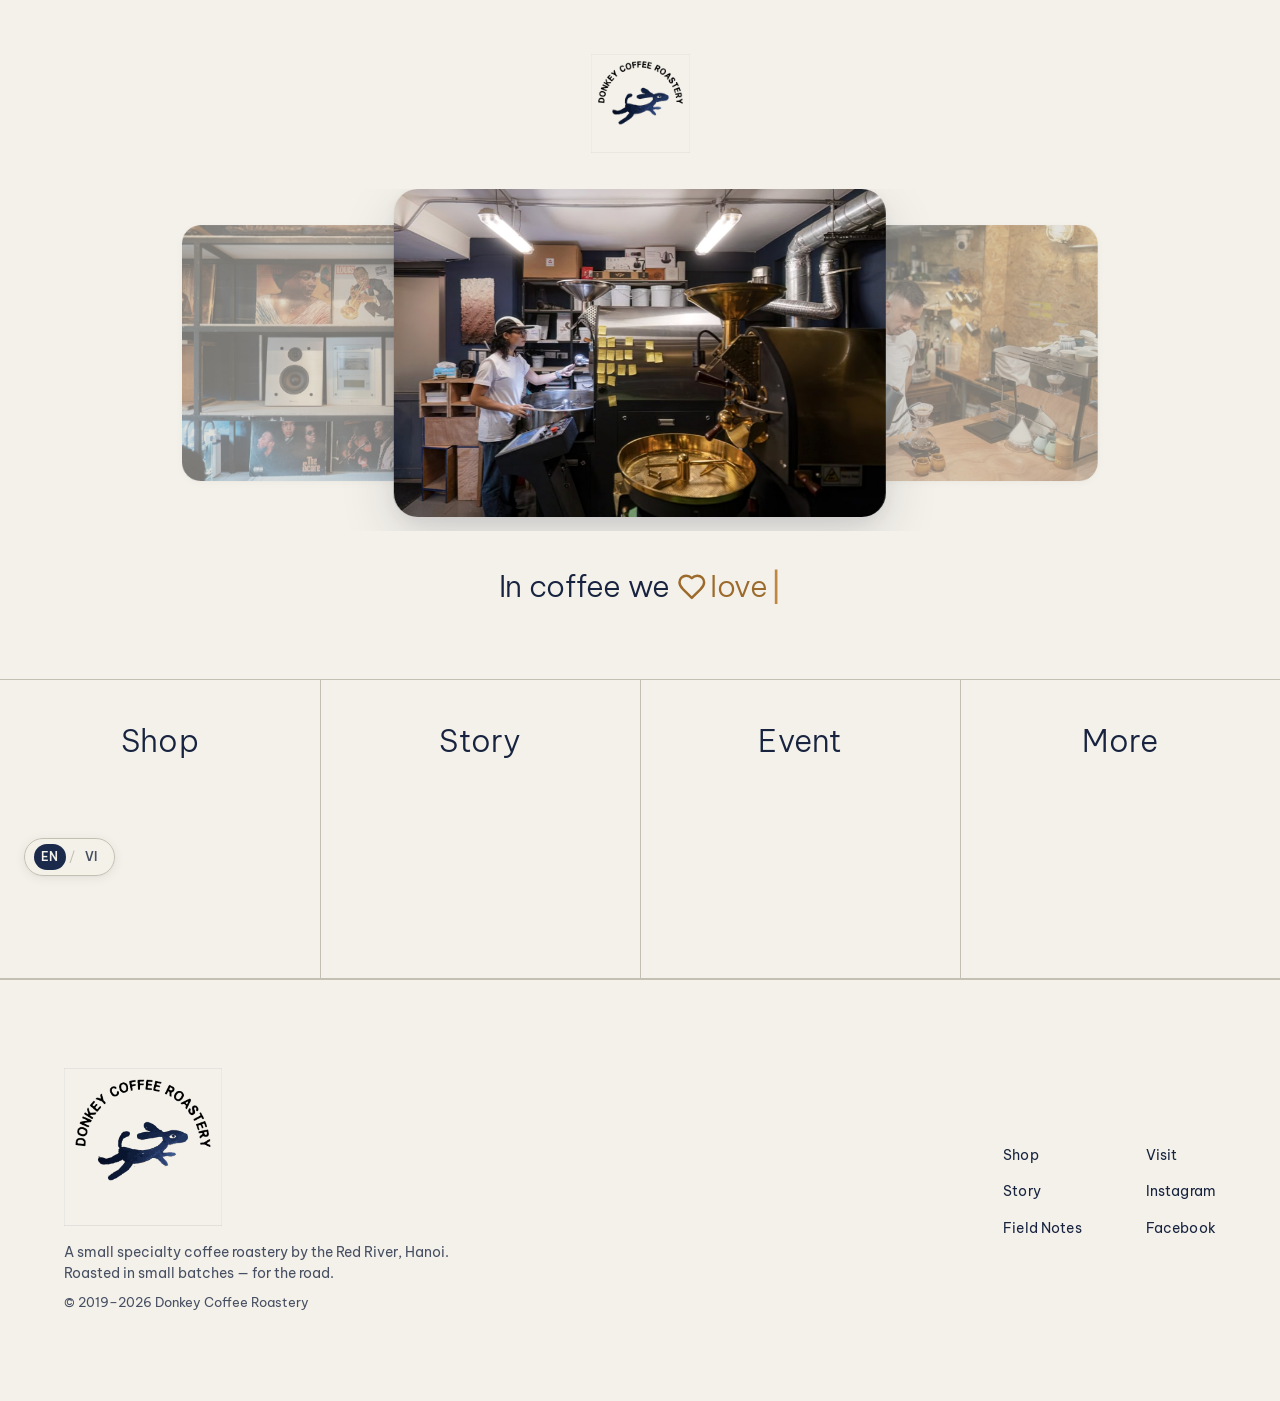
==== commit fe524f98: "mobile: tap feedback on home nav + cat query param confirms shop destination" ====
--- a/index.html
+++ b/index.html
@@ -50,8 +50,8 @@
       <div class="home-nav__cell">
         <a class="home-nav__title" href="collection.html" data-i18n="home.shop">Shop</a>
         <ul class="home-nav__subs">
-          <li><a href="collection.html" data-i18n="home.sub.beans">Donkey Beans</a></li>
-          <li><a href="collection.html" data-i18n="home.sub.selection">Donkey Selection</a></li>
+          <li><a href="collection.html?cat=beans" data-i18n="home.sub.beans">Donkey Beans</a></li>
+          <li><a href="collection.html?cat=selection" data-i18n="home.sub.selection">Donkey Selection</a></li>
           <li><a href="#" data-i18n="home.sub.kombucha">Kombucha</a></li>
           <li><a href="#" data-i18n="home.sub.merch">Merch</a></li>
         </ul>
--- a/css/styles.css
+++ b/css/styles.css
@@ -56,7 +56,10 @@
 *::before,
 *::after { box-sizing: border-box; }
 
-html { -webkit-text-size-adjust: 100%; scroll-behavior: smooth; }
+html { -webkit-text-size-adjust: 100%; scroll-behavior: smooth; overflow-x: hidden; }
+body { overflow-x: hidden; }
+/* Suppress the default blue tap flash on Android Chrome / Samsung Internet */
+* { -webkit-tap-highlight-color: transparent; }
 
 body {
   margin: 0;
@@ -351,6 +354,8 @@
 .carousel__stage {
   position: relative;
   height: clamp(220px, 42vw, 400px);
+  overflow: hidden;
+  border-radius: var(--radius-lg);
 }
 .carousel__slide {
   position: absolute; top: 0; left: 50%; margin: 0;
@@ -451,22 +456,52 @@
   .home-nav { grid-template-columns: 1fr; }
   .home-nav__cell {
     min-height: 0;
-    padding: clamp(1.3rem, 5vw, 1.8rem) var(--sp-2);
+    padding: clamp(1.6rem, 6vw, 2.4rem) var(--sp-2);
   }
   .home-nav__cell + .home-nav__cell { border-left: 0; border-top: 1px solid var(--cement-2); }
-  /* smooth height reveal on touch */
+  /* Mobile: show all sub-items always — no accordion. Title navigates directly. */
+  .home-nav__title { font-size: clamp(1.55rem, 6vw, 2rem); }
   .home-nav__subs {
-    display: grid; grid-template-rows: 0fr;
-    gap: 0; margin-top: 0;
-    transition: grid-template-rows 0.4s ease, opacity 0.4s ease, margin-top 0.4s ease;
+    display: flex; flex-direction: column;
+    opacity: 1; transform: none; pointer-events: auto;
+    margin-top: clamp(0.9rem, 3vw, 1.3rem);
+    gap: 0.55rem;
   }
-  .home-nav__subs > li { overflow: hidden; }
-  .home-nav__cell.is-open .home-nav__subs,
-  .home-nav__cell:focus-within .home-nav__subs {
-    grid-template-rows: 1fr; margin-top: 1rem; row-gap: 0.7rem;
+  .home-nav__subs a {
+    font-size: 1rem;
+    padding: 0.6rem 0.9rem;
+    border-radius: 8px;
+    transition: background 0.18s ease, color 0.18s ease, transform 0.12s ease;
+    display: inline-block;
   }
-  .home-nav__cell.is-open .home-nav__subs > li,
-  .home-nav__cell:focus-within .home-nav__subs > li { padding-block: 0.15rem; }
+  .home-nav__subs a:active {
+    background: var(--cement-2);
+    color: var(--navy);
+    transform: scale(0.97);
+  }
+  .home-nav__title {
+    display: inline-block;
+    padding: 0.35rem 0.6rem;
+    border-radius: 8px;
+    transition: background 0.18s ease, color 0.18s ease, transform 0.12s ease;
+  }
+  .home-nav__title:active {
+    background: var(--cement-2);
+    color: var(--navy);
+    transform: scale(0.97);
+  }
+  /* Give each sub-item its own row + centered pill target for easier aiming */
+  .home-nav__subs { align-items: center; }
+  /* keep the top accent bar visible on mobile too (no hover on touch) */
+  .home-nav__cell::before { transform: scaleX(0.35); }
+}
+
+/* Generic press feedback on all interactive elements (mobile-friendly) */
+@media (hover: none) {
+  a:active, button:active {
+    opacity: 0.7;
+    transition: opacity 0.1s ease;
+  }
 }
 
 /* Desktop: fit one viewport when tall enough, scroll gracefully when short */
@@ -1258,13 +1293,16 @@
 
 /* Intro overlay */
 body.intro-active { overflow: hidden; }
+html:has(body.intro-active) { overflow: hidden; }
 .intro {
   position: fixed; inset: 0; z-index: 200;
+  width: 100vw; max-width: 100%;
   background: var(--paper);
   display: grid; place-items: center;
   overflow: hidden;
   transition: opacity 0.75s ease, transform 0.75s cubic-bezier(0.16, 1, 0.3, 1);
 }
+.intro__inner { max-width: 100%; padding-inline: 1rem; }
 .intro.is-leaving {
   opacity: 0; transform: translateY(-28px) scale(1.02); pointer-events: none;
 }
@@ -1441,6 +1479,30 @@
 }
 @media (max-width: 720px) {
   .lookbook__item { width: 78vw; }
+}
+
+/* Lighter intro on mobile: fewer moving parts, shorter timings */
+@media (max-width: 720px) {
+  .intro { transition: opacity 0.45s ease, transform 0.45s cubic-bezier(0.16, 1, 0.3, 1); }
+  .intro.is-leaving { transform: translateY(-14px) scale(1.01); }
+  .intro__inner { animation: none; }
+  .intro__ring { display: none; }
+  .intro__mark-wrap { width: 92px; height: 92px; margin-bottom: 1.1rem; }
+  .intro__mark {
+    width: 68px;
+    animation: markSlamMobile 0.42s cubic-bezier(0.2, 0.7, 0.2, 1) both;
+  }
+  @keyframes markSlamMobile {
+    0%   { transform: translateY(-40px) scale(0.9); opacity: 0; }
+    60%  { opacity: 1; }
+    100% { transform: translateY(0) scale(1); opacity: 1; }
+  }
+  .intro__word {
+    font-size: 1.05rem;
+    animation: introWordIn 0.32s cubic-bezier(0.16,1,0.3,1) 0.28s forwards;
+  }
+  .intro__bar { width: 96px; margin-top: 0.9rem; }
+  .intro__bar span { animation: introBar 0.55s cubic-bezier(0.4, 0, 0.2, 1) 0.05s forwards; }
 }
 
 @media (prefers-reduced-motion: reduce) {
@@ -1680,8 +1742,8 @@
 }
 .co-list { list-style: none; margin: 0 0 1rem; padding: 0; display: flex; flex-direction: column; gap: 0.85rem; }
 .co-line { display: grid; grid-template-columns: 56px 1fr auto; gap: 0.8rem; align-items: center; }
-.co-line__media { position: relative; width: 56px; height: 56px; border-radius: var(--radius-md); overflow: hidden; background: var(--paper); }
-.co-line__media img { width: 100%; height: 100%; object-fit: cover; }
+.co-line__media { position: relative; width: 56px; height: 56px; background: var(--paper); border-radius: var(--radius-md); }
+.co-line__media img { width: 100%; height: 100%; object-fit: cover; border-radius: var(--radius-md); display: block; }
 .co-line__qty {
   position: absolute; top: -6px; right: -6px;
   min-width: 22px; height: 22px; padding: 0 6px;
